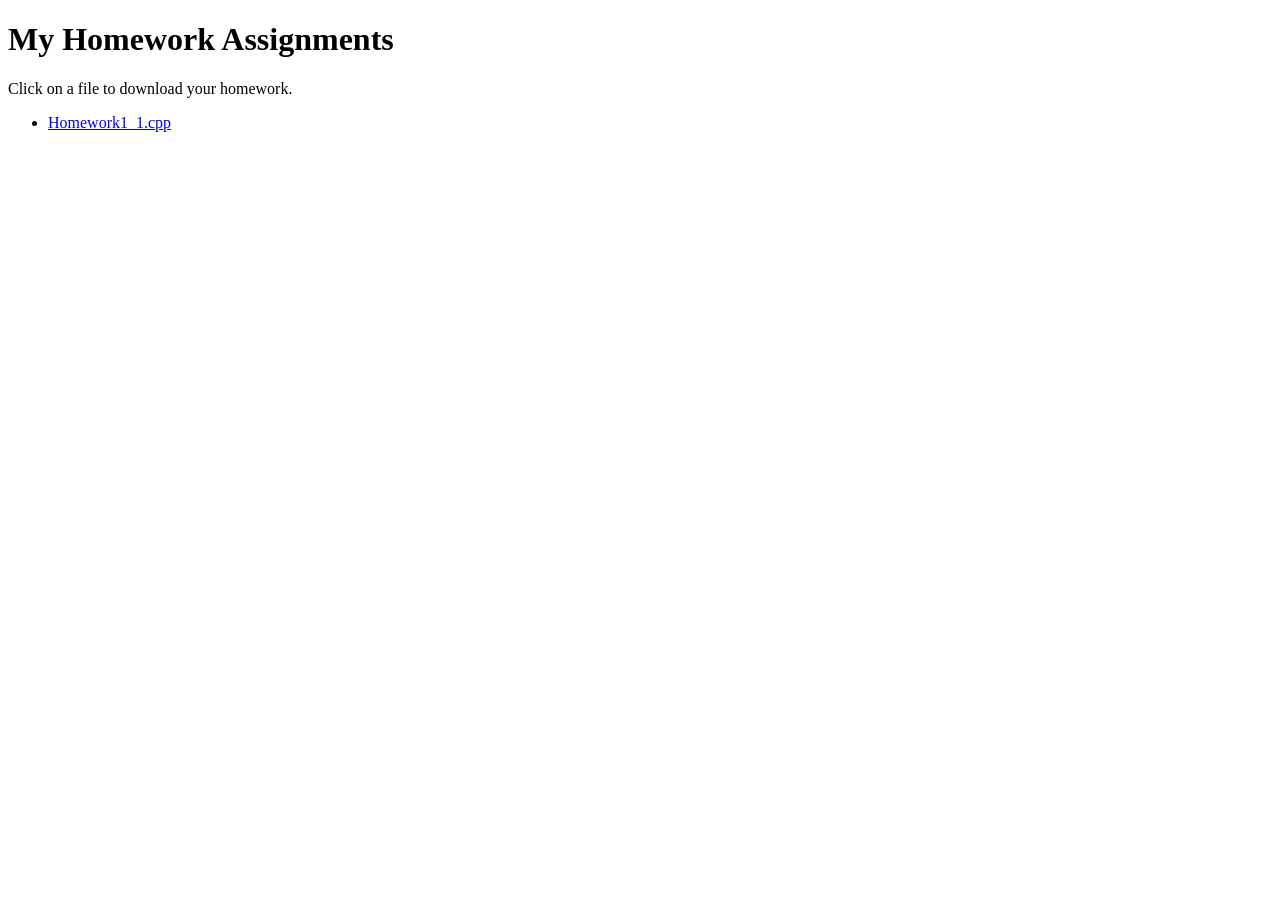
==== index.html @ 1069a049 "adding homeworks to website" ====
<!DOCTYPE html>
<html lang="en">
<head>
    <meta charset="UTF-8">
    <meta name="viewport" content="width=device-width, initial-scale=1.0">
    <title>My Homework Page</title>
    <link rel="stylesheet" href="style.css">
</head>
<body>
    <h1>My Homework Assignments</h1>
    <p>Click on a file to download your homework.</p>
    
    <ul id="homework-list">
        <!-- Homework files will be listed here -->
    </ul>
    
    <script>
        document.addEventListener("DOMContentLoaded", function() {
            const homeworkList = document.getElementById("homework-list");
            
            // List of homework files (add new files here)
            const files = [
                "Homeworks/Homework1_1.cpp",
            ];
            
            files.forEach(file => {
                let listItem = document.createElement("li");
                let link = document.createElement("a");
                link.href = file;
                link.textContent = file.split("/").pop();
                link.setAttribute("target", "_blank");
                listItem.appendChild(link);
                homeworkList.appendChild(listItem);
            });
        });
    </script>
</body>
</html>
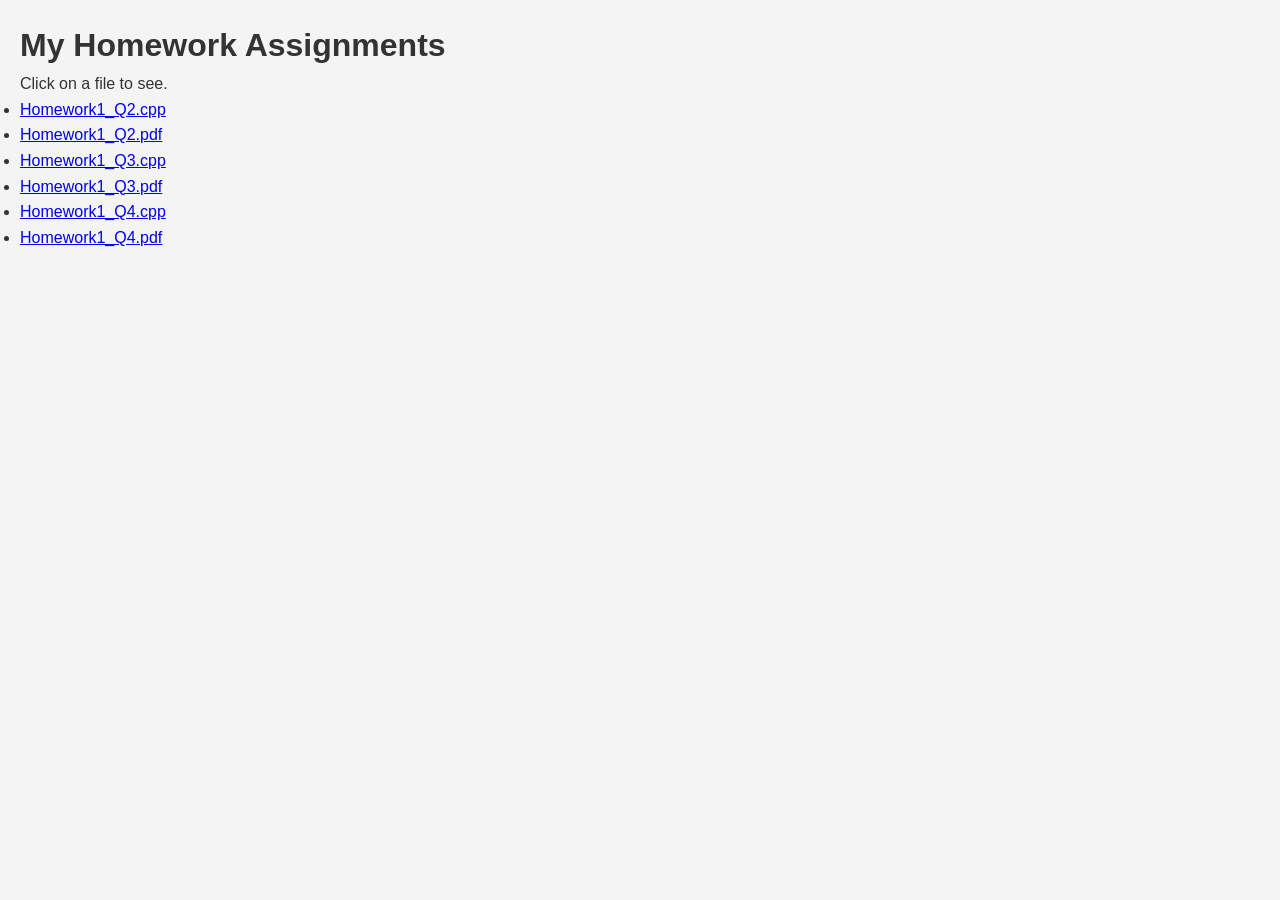
==== commit 686c8575: "styling the website" ====
--- a/index.html
+++ b/index.html
@@ -3,12 +3,12 @@
 <head>
     <meta charset="UTF-8">
     <meta name="viewport" content="width=device-width, initial-scale=1.0">
-    <title>My Homework Page</title>
+    <title>C++ Lesson Homeworks</title>
     <link rel="stylesheet" href="style.css">
 </head>
 <body>
     <h1>My Homework Assignments</h1>
-    <p>Click on a file to download your homework.</p>
+    <p>Click on a file to see.</p>
     
     <ul id="homework-list">
         <!-- Homework files will be listed here -->
@@ -20,7 +20,12 @@
             
             // List of homework files (add new files here)
             const files = [
-                "Homeworks/Homework1_1.cpp",
+                "Homeworks/Homework1_Q2.cpp",
+                "Homeworks/Homework1_Q2.pdf",
+                "Homeworks/Homework1_Q3.cpp",
+                "Homeworks/Homework1_Q3.pdf",
+                "Homeworks/Homework1_Q4.cpp",
+                "Homeworks/Homework1_Q4.pdf",
             ];
             
             files.forEach(file => {
--- a/style.css
+++ b/style.css
@@ -0,0 +1,69 @@
+/* General Reset */
+* {
+    margin: 0;
+    padding: 0;
+    box-sizing: border-box;
+}
+
+/* Body Styling */
+body {
+    font-family: Arial, sans-serif;
+    line-height: 1.6;
+    color: #333;
+    background-color: #f4f4f4;
+    padding: 20px;
+}
+
+/* Header Styling */
+header {
+    background: #333;
+    color: #fff;
+    padding: 10px 20px;
+    text-align: center;
+}
+
+header h1 {
+    font-size: 2.5em;
+}
+
+/* Navigation Bar */
+nav {
+    display: flex;
+    justify-content: center;
+    background: #444;
+    padding: 10px 0;
+}
+
+nav a {
+    color: #fff;
+    text-decoration: none;
+    margin: 0 15px;
+    font-size: 1.1em;
+}
+
+nav a:hover {
+    text-decoration: underline;
+}
+
+/* Main Content */
+main {
+    background: #fff;
+    padding: 20px;
+    margin: 20px auto;
+    max-width: 800px;
+    box-shadow: 0 2px 5px rgba(0, 0, 0, 0.1);
+    border-radius: 5px;
+}
+
+/* Footer Styling */
+footer {
+    text-align: center;
+    margin-top: 20px;
+    padding: 10px 0;
+    background: #333;
+    color: #fff;
+}
+
+footer p {
+    font-size: 0.9em;
+}
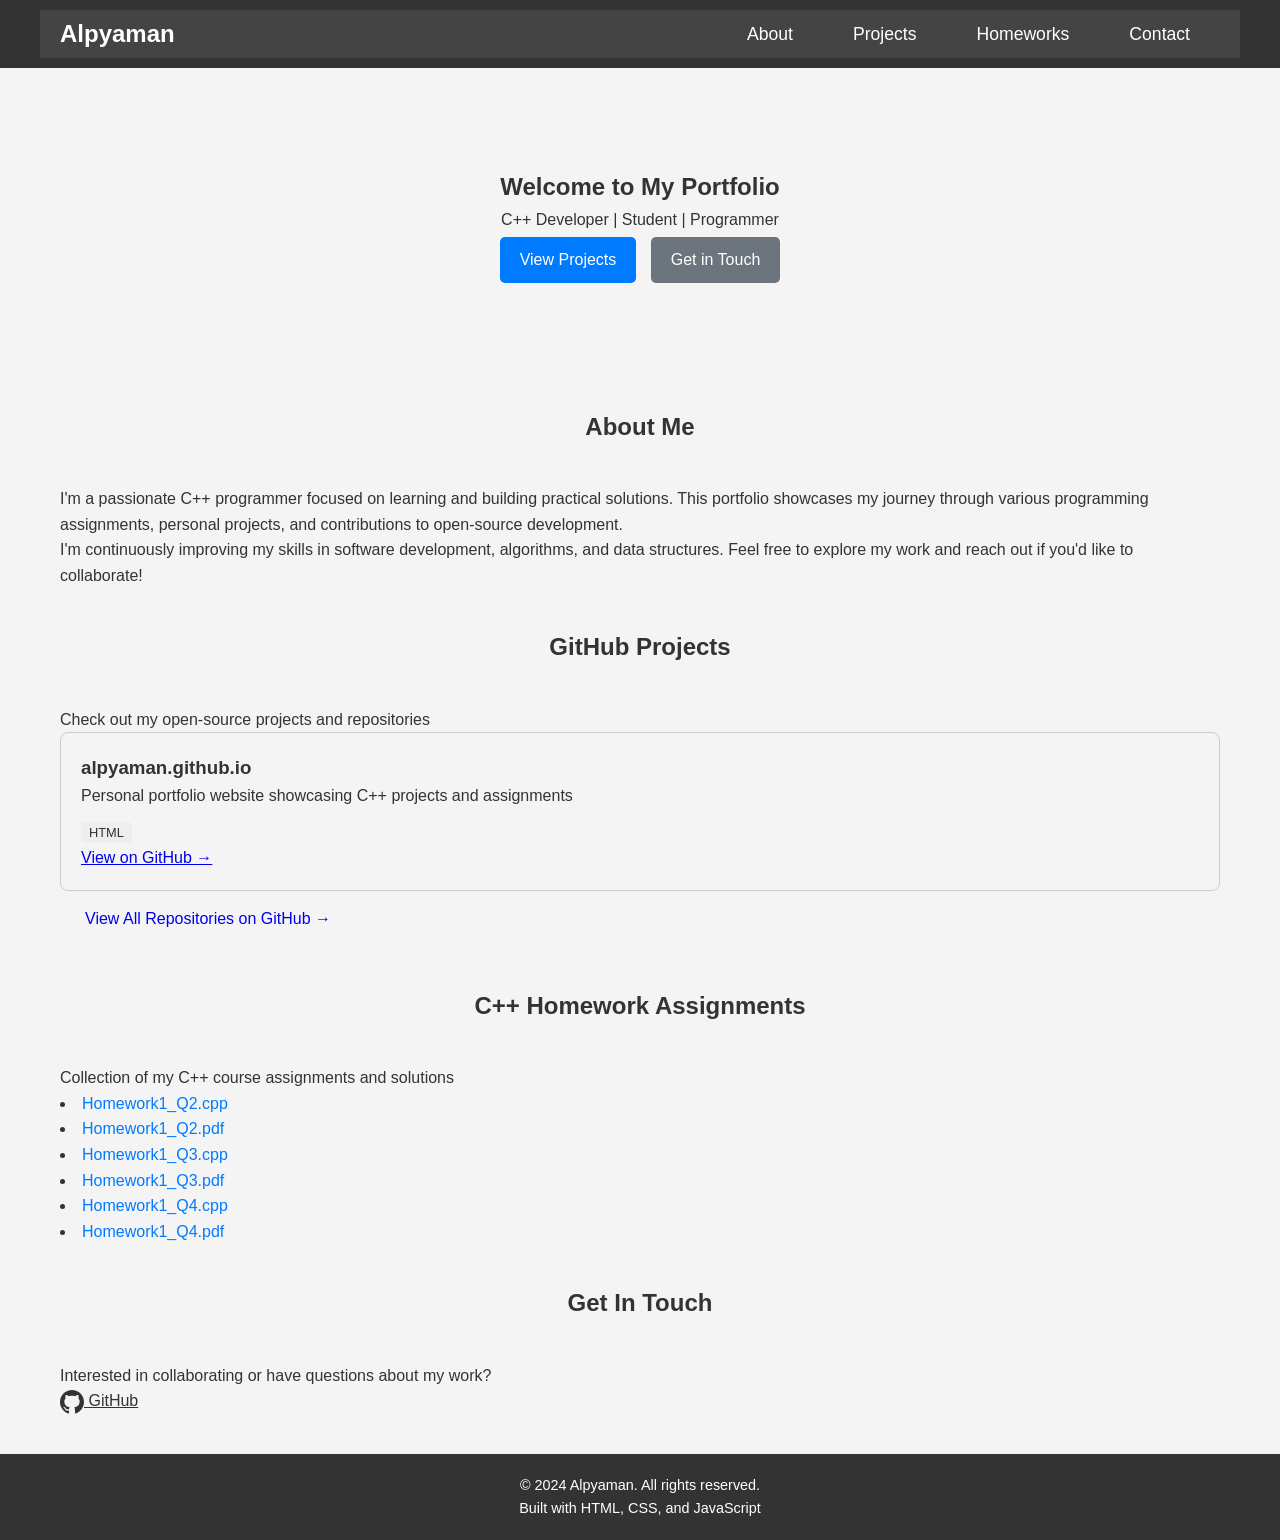
==== commit 020f0b4a: "Enhance index.html with SEO and layout improvements Added meta tags for SEO and improved layout styl" ====
--- a/index.html
+++ b/index.html
@@ -3,22 +3,144 @@
 <head>
     <meta charset="UTF-8">
     <meta name="viewport" content="width=device-width, initial-scale=1.0">
-    <title>C++ Lesson Homeworks</title>
+    <meta name="description" content="Portfolio website showcasing C++ programming projects, homework assignments, and GitHub repositories">
+    <meta name="keywords" content="C++, Programming, Portfolio, GitHub, Computer Science">
+    <meta name="author" content="Alpyaman">
+    <title>Alpyaman - C++ Portfolio & Projects</title>
     <link rel="stylesheet" href="style.css">
+    <style>
+        /* Minimal CSS for display purposes if style.css is missing */
+        body { font-family: sans-serif; margin: 0; padding: 0; line-height: 1.6; }
+        .container { max-width: 1200px; margin: 0 auto; padding: 20px; }
+        section { padding: 60px 0; }
+        header { background: #333; color: white; padding: 10px 0; }
+        nav { display: flex; justify-content: space-between; align-items: center; max-width: 1200px; margin: 0 auto; padding: 0 20px; }
+        .nav-links { list-style: none; display: flex; }
+        .nav-links li a { color: white; text-decoration: none; padding: 10px 15px; display: block; }
+        #hero { background: #f4f4f4; text-align: center; padding: 100px 20px; }
+        .btn { padding: 10px 20px; text-decoration: none; border-radius: 5px; margin: 5px; display: inline-block; }
+        .btn-primary { background: #007bff; color: white; }
+        .btn-secondary { background: #6c757d; color: white; }
+        .section-title { text-align: center; margin-bottom: 40px; }
+        .projects-grid, .homework-grid { display: grid; grid-template-columns: repeat(auto-fit, minmax(300px, 1fr)); gap: 20px; }
+        .project-card { border: 1px solid #ccc; padding: 20px; border-radius: 8px; }
+        .repo-meta { margin-top: 10px; }
+        .repo-language { background: #eee; padding: 3px 8px; border-radius: 4px; font-size: 0.8em; }
+        .file-list { list-style: disc inside; padding-left: 0; }
+        .file-list li a { text-decoration: none; color: #007bff; }
+        .social-links a { color: #333; margin-right: 15px; }
+        .social-links svg { vertical-align: middle; }
+        footer { text-align: center; padding: 20px; background: #333; color: white; }
+    </style>
 </head>
 <body>
-    <h1>My Homework Assignments</h1>
-    <p>Click on a file to see.</p>
-    
-    <ul id="homework-list">
-        <!-- Homework files will be listed here -->
-    </ul>
-    
+
+    <header>
+        <nav>
+            <div class="logo">
+                <h2>Alpyaman</h2>
+            </div>
+            <ul class="nav-links">
+                <li><a href="#about">About</a></li>
+                <li><a href="#projects">Projects</a></li>
+                <li><a href="#homeworks">Homeworks</a></li>
+                <li><a href="#contact">Contact</a></li>
+            </ul>
+        </nav>
+    </header>
+
+    <section id="hero">
+        <div class="hero-content">
+            <h1>Welcome to My Portfolio</h1>
+            <p>C++ Developer | Student | Programmer</p>
+            <div class="hero-buttons">
+                <a href="#projects" class="btn btn-primary">View Projects</a>
+                <a href="#contact" class="btn btn-secondary">Get in Touch</a>
+            </div>
+        </div>
+    </section>
+
+    <section id="about" class="container">
+        <h2 class="section-title">About Me</h2>
+        <div class="about-content">
+            <p>
+                I'm a passionate C++ programmer focused on learning and building practical solutions.
+                This portfolio showcases my journey through various programming assignments, personal projects,
+                and contributions to open-source development.
+            </p>
+            <p>
+                I'm continuously improving my skills in software development, algorithms, and data structures.
+                Feel free to explore my work and reach out if you'd like to collaborate!
+            </p>
+        </div>
+    </section>
+
+    <section id="projects" class="container">
+        <h2 class="section-title">GitHub Projects</h2>
+        <p class="section-subtitle">Check out my open-source projects and repositories</p>
+
+        <div class="projects-grid" id="github-repos">
+            </div>
+
+        <div class="github-link">
+            <a href="https://github.com/alpyaman" target="_blank" class="btn btn-github">
+                View All Repositories on GitHub →
+            </a>
+        </div>
+    </section>
+
+    <section id="homeworks" class="container">
+        <h2 class="section-title">C++ Homework Assignments</h2>
+        <p class="section-subtitle">Collection of my C++ course assignments and solutions</p>
+
+        <div class="homework-grid">
+            <ul id="homework-list" class="file-list">
+                </ul>
+        </div>
+    </section>
+
+    <section id="contact" class="container">
+        <h2 class="section-title">Get In Touch</h2>
+        <div class="contact-content">
+            <p>Interested in collaborating or have questions about my work?</p>
+            <div class="social-links">
+                <a href="https://github.com/alpyaman" target="_blank" class="social-link">
+                    <svg width="24" height="24" viewBox="0 0 24 24" fill="currentColor">
+                        <path d="M12 0c-6.626 0-12 5.373-12 12 0 5.302 3.438 9.8 8.207 11.387.599.111.793-.261.793-.577v-2.234c-3.338.726-4.033-1.416-4.033-1.416-.546-1.387-1.333-1.756-1.333-1.756-1.089-.745.083-.729.083-.729 1.205.084 1.839 1.237 1.839 1.237 1.07 1.834 2.807 1.304 3.492.997.107-.775.418-1.305.762-1.604-2.665-.305-5.467-1.334-5.467-5.931 0-1.311.469-2.381 1.236-3.221-.124-.303-.535-1.524.117-3.176 0 0 1.008-.322 3.301 1.23.957-.266 1.983-.399 3.003-.404 1.02.005 2.047.138 3.006.404 2.291-1.552 3.297-1.23 3.297-1.23.653 1.653.242 2.874.118 3.176.77.84 1.235 1.911 1.235 3.221 0 4.609-2.807 5.624-5.479 5.921.43.372.823 1.102.823 2.222v3.293c0 .319.192.694.801.576 4.765-1.589 8.199-6.086 8.199-11.386 0-6.627-5.373-12-12-12z"/>
+                    </svg>
+                    GitHub
+                </a>
+                </div>
+        </div>
+    </section>
+
+    <footer>
+        <div class="footer-content">
+            <p>&copy; 2024 Alpyaman. All rights reserved.</p>
+            <p>Built with HTML, CSS, and JavaScript</p>
+        </div>
+    </footer>
+
     <script>
+        // Smooth scrolling for navigation links
+        document.querySelectorAll('a[href^="#"]').forEach(anchor => {
+            anchor.addEventListener('click', function (e) {
+                e.preventDefault();
+                const target = document.querySelector(this.getAttribute('href'));
+                if (target) {
+                    target.scrollIntoView({
+                        behavior: 'smooth',
+                        block: 'start'
+                    });
+                }
+            });
+        });
+
+        // Load homework files
         document.addEventListener("DOMContentLoaded", function() {
             const homeworkList = document.getElementById("homework-list");
-            
-            // List of homework files (add new files here)
+
+            // List of homework files
             const files = [
                 "Homeworks/Homework1_Q2.cpp",
                 "Homeworks/Homework1_Q2.pdf",
@@ -27,7 +149,7 @@
                 "Homeworks/Homework1_Q4.cpp",
                 "Homeworks/Homework1_Q4.pdf",
             ];
-            
+
             files.forEach(file => {
                 let listItem = document.createElement("li");
                 let link = document.createElement("a");
@@ -37,7 +159,110 @@
                 listItem.appendChild(link);
                 homeworkList.appendChild(listItem);
             });
+
+            // Load GitHub repositories
+            loadGitHubRepos();
+        });
+
+        // Load GitHub repositories dynamically
+        async function loadGitHubRepos() {
+            const reposContainer = document.getElementById("github-repos");
+
+            // Static repository data (customize with your actual repos)
+            const staticRepos = [
+                {
+                    name: "alpyaman.github.io",
+                    description: "Personal portfolio website showcasing C++ projects and assignments",
+                    html_url: "https://github.com/alpyaman/alpyaman.github.io",
+                    language: "HTML",
+                    topics: ["portfolio", "website", "github-pages"]
+                },
+                // Add more repositories here as you create them
+            ];
+
+            // Try to fetch from GitHub API, fallback to static data
+            try {
+                const response = await fetch('https://api.github.com/users/alpyaman/repos?sort=updated&per_page=6');
+                const repos = await response.json();
+
+                if (Array.isArray(repos) && repos.length > 0) {
+                    displayRepos(repos);
+                } else {
+                    displayRepos(staticRepos);
+                }
+            } catch (error) {
+                console.log('Error fetching GitHub repos:', error);
+                displayRepos(staticRepos);
+            }
+        }
+
+        function displayRepos(repos) {
+            const reposContainer = document.getElementById("github-repos");
+            reposContainer.innerHTML = '';
+
+            repos.forEach(repo => {
+                const repoCard = document.createElement("div");
+                repoCard.className = "project-card";
+
+                const repoName = document.createElement("h3");
+                repoName.textContent = repo.name;
+
+                const repoDesc = document.createElement("p");
+                repoDesc.textContent = repo.description || "No description available";
+
+                const repoMeta = document.createElement("div");
+                repoMeta.className = "repo-meta";
+
+                if (repo.language) {
+                    const language = document.createElement("span");
+                    language.className = "repo-language";
+                    language.textContent = repo.language;
+                    repoMeta.appendChild(language);
+                }
+
+                const repoLink = document.createElement("a");
+                repoLink.href = repo.html_url;
+                repoLink.textContent = "View on GitHub →";
+                repoLink.className = "repo-link";
+                repoLink.setAttribute("target", "_blank");
+
+                repoCard.appendChild(repoName);
+                repoCard.appendChild(repoDesc);
+                repoCard.appendChild(repoMeta);
+                repoCard.appendChild(repoLink);
+
+                reposContainer.appendChild(repoCard);
+            });
+        }
+
+        // Add active state to navigation on scroll
+        window.addEventListener('scroll', () => {
+            let current = '';
+            // Get all sections and remove the header from the sections list to avoid initial 'active' state on the header itself
+            const sections = document.querySelectorAll('section'); 
+            const navLinks = document.querySelectorAll('.nav-links a');
+            
+            // Offset to activate the link a bit before the section hits the very top
+            const offset = 200; 
+
+            sections.forEach(section => {
+                const sectionTop = section.offsetTop;
+                const sectionHeight = section.clientHeight;
+                // Check if the current scroll position is past the top of the section (minus offset)
+                // and before the bottom of the section
+                if (window.pageYOffset >= sectionTop - offset) {
+                    current = section.getAttribute('id');
+                }
+            });
+
+            navLinks.forEach(link => {
+                // In a real application, you'd define and use a .active CSS class
+                link.classList.remove('active'); 
+                if (link.getAttribute('href').substring(1) === current) {
+                    link.classList.add('active');
+                }
+            });
         });
     </script>
 </body>
-</html>+</html>
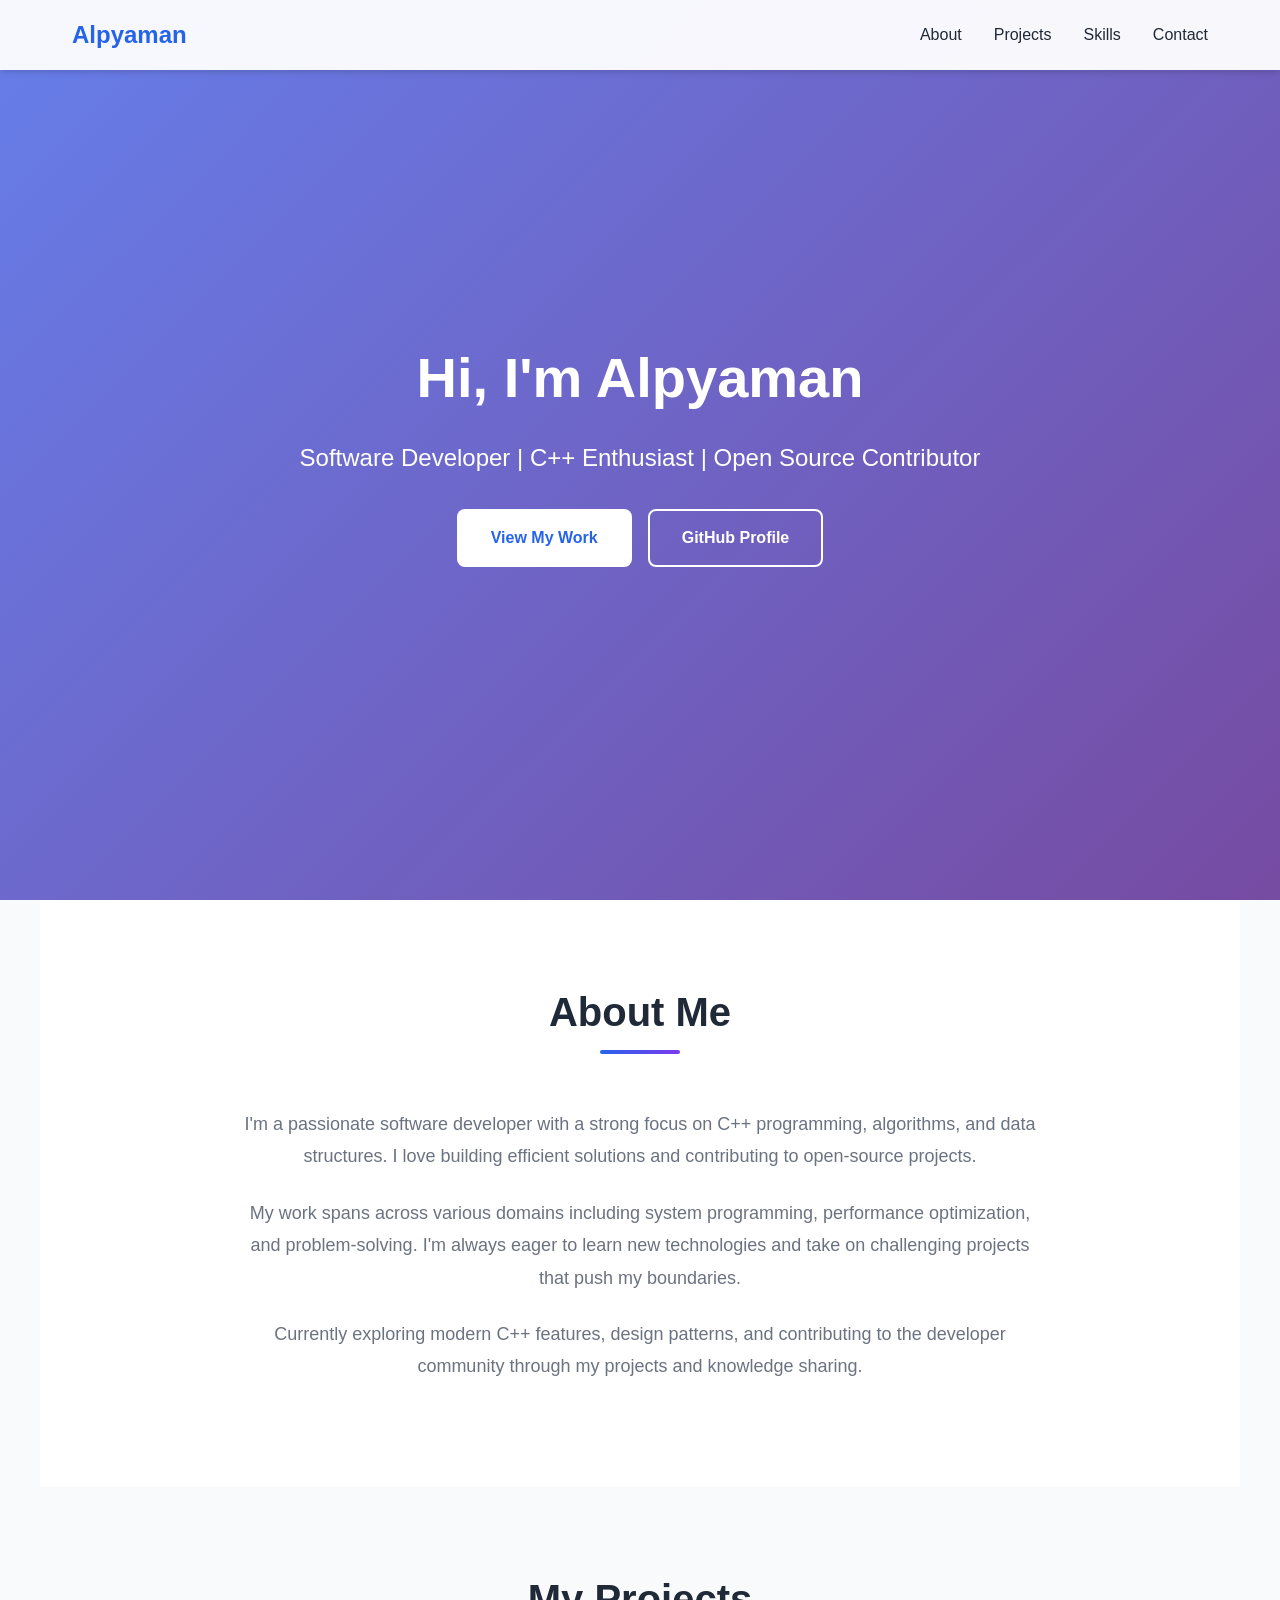
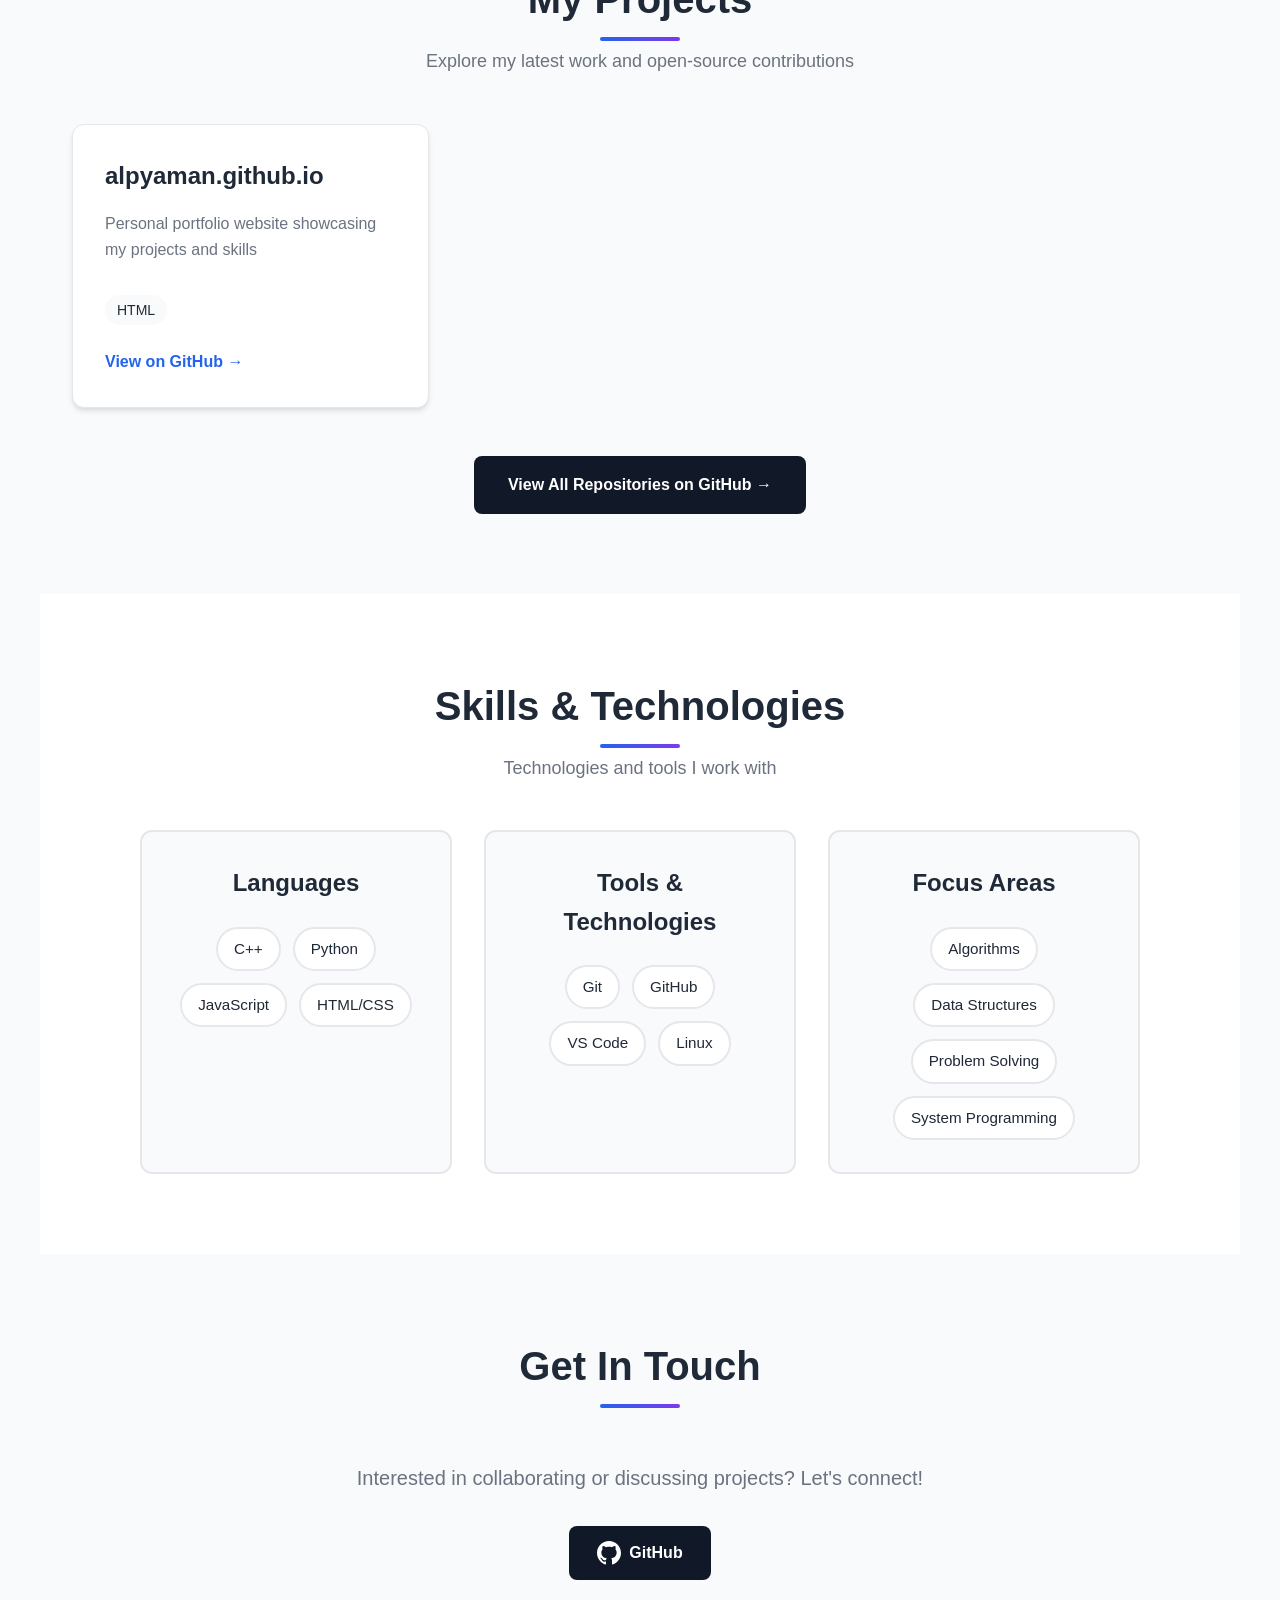
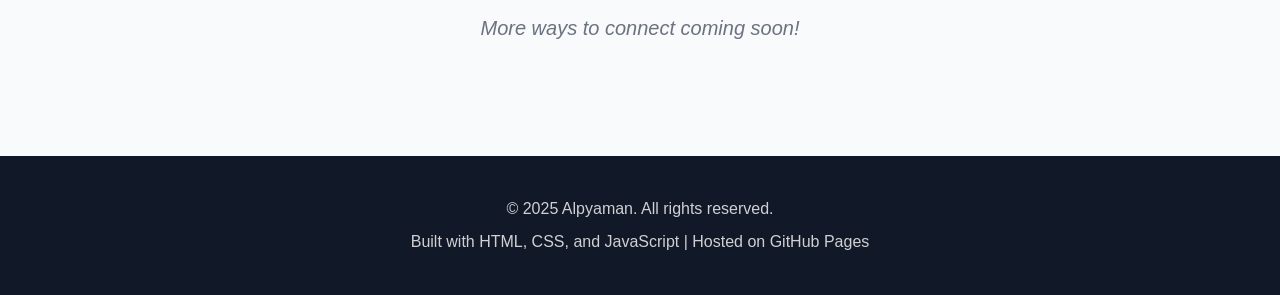
==== commit 88237bcf: "Revamp portfolio with new skills section and improved UI Major update to README, index.html, and sty" ====
--- a/index.html
+++ b/index.html
@@ -3,35 +3,11 @@
 <head>
     <meta charset="UTF-8">
     <meta name="viewport" content="width=device-width, initial-scale=1.0">
-    <meta name="description" content="Portfolio website showcasing C++ programming projects, homework assignments, and GitHub repositories">
-    <meta name="keywords" content="C++, Programming, Portfolio, GitHub, Computer Science">
+    <meta name="description" content="Alpyaman's portfolio - Software Developer specializing in C++ programming, algorithms, and open-source projects">
+    <meta name="keywords" content="Portfolio, Software Developer, C++, Programming, GitHub, Open Source, Projects">
     <meta name="author" content="Alpyaman">
-    <title>Alpyaman - C++ Portfolio & Projects</title>
+    <title>Alpyaman - Software Developer Portfolio</title>
     <link rel="stylesheet" href="style.css">
-    <style>
-        /* Minimal CSS for display purposes if style.css is missing */
-        body { font-family: sans-serif; margin: 0; padding: 0; line-height: 1.6; }
-        .container { max-width: 1200px; margin: 0 auto; padding: 20px; }
-        section { padding: 60px 0; }
-        header { background: #333; color: white; padding: 10px 0; }
-        nav { display: flex; justify-content: space-between; align-items: center; max-width: 1200px; margin: 0 auto; padding: 0 20px; }
-        .nav-links { list-style: none; display: flex; }
-        .nav-links li a { color: white; text-decoration: none; padding: 10px 15px; display: block; }
-        #hero { background: #f4f4f4; text-align: center; padding: 100px 20px; }
-        .btn { padding: 10px 20px; text-decoration: none; border-radius: 5px; margin: 5px; display: inline-block; }
-        .btn-primary { background: #007bff; color: white; }
-        .btn-secondary { background: #6c757d; color: white; }
-        .section-title { text-align: center; margin-bottom: 40px; }
-        .projects-grid, .homework-grid { display: grid; grid-template-columns: repeat(auto-fit, minmax(300px, 1fr)); gap: 20px; }
-        .project-card { border: 1px solid #ccc; padding: 20px; border-radius: 8px; }
-        .repo-meta { margin-top: 10px; }
-        .repo-language { background: #eee; padding: 3px 8px; border-radius: 4px; font-size: 0.8em; }
-        .file-list { list-style: disc inside; padding-left: 0; }
-        .file-list li a { text-decoration: none; color: #007bff; }
-        .social-links a { color: #333; margin-right: 15px; }
-        .social-links svg { vertical-align: middle; }
-        footer { text-align: center; padding: 20px; background: #333; color: white; }
-    </style>
 </head>
 <body>
 
@@ -43,7 +19,7 @@
             <ul class="nav-links">
                 <li><a href="#about">About</a></li>
                 <li><a href="#projects">Projects</a></li>
-                <li><a href="#homeworks">Homeworks</a></li>
+                <li><a href="#skills">Skills</a></li>
                 <li><a href="#contact">Contact</a></li>
             </ul>
         </nav>
@@ -51,11 +27,11 @@
 
     <section id="hero">
         <div class="hero-content">
-            <h1>Welcome to My Portfolio</h1>
-            <p>C++ Developer | Student | Programmer</p>
+            <h1>Hi, I'm Alpyaman</h1>
+            <p>Software Developer | C++ Enthusiast | Open Source Contributor</p>
             <div class="hero-buttons">
-                <a href="#projects" class="btn btn-primary">View Projects</a>
-                <a href="#contact" class="btn btn-secondary">Get in Touch</a>
+                <a href="#projects" class="btn btn-primary">View My Work</a>
+                <a href="https://github.com/alpyaman" target="_blank" class="btn btn-secondary">GitHub Profile</a>
             </div>
         </div>
     </section>
@@ -64,45 +40,77 @@
         <h2 class="section-title">About Me</h2>
         <div class="about-content">
             <p>
-                I'm a passionate C++ programmer focused on learning and building practical solutions.
-                This portfolio showcases my journey through various programming assignments, personal projects,
-                and contributions to open-source development.
+                I'm a passionate software developer with a strong focus on C++ programming,
+                algorithms, and data structures. I love building efficient solutions and
+                contributing to open-source projects.
             </p>
             <p>
-                I'm continuously improving my skills in software development, algorithms, and data structures.
-                Feel free to explore my work and reach out if you'd like to collaborate!
+                My work spans across various domains including system programming,
+                performance optimization, and problem-solving. I'm always eager to learn
+                new technologies and take on challenging projects that push my boundaries.
             </p>
+            <p>
+                Currently exploring modern C++ features, design patterns, and contributing
+                to the developer community through my projects and knowledge sharing.
+            </p>
         </div>
     </section>
 
     <section id="projects" class="container">
-        <h2 class="section-title">GitHub Projects</h2>
-        <p class="section-subtitle">Check out my open-source projects and repositories</p>
+        <h2 class="section-title">My Projects</h2>
+        <p class="section-subtitle">Explore my latest work and open-source contributions</p>
 
         <div class="projects-grid" id="github-repos">
             </div>
 
         <div class="github-link">
-            <a href="https://github.com/alpyaman" target="_blank" class="btn btn-github">
+            <a href="https://github.com/alpyaman?tab=repositories" target="_blank" class="btn btn-github">
                 View All Repositories on GitHub →
             </a>
         </div>
     </section>
 
-    <section id="homeworks" class="container">
-        <h2 class="section-title">C++ Homework Assignments</h2>
-        <p class="section-subtitle">Collection of my C++ course assignments and solutions</p>
-
-        <div class="homework-grid">
-            <ul id="homework-list" class="file-list">
-                </ul>
+    <section id="skills" class="container">
+        <h2 class="section-title">Skills & Technologies</h2>
+        <p class="section-subtitle">Technologies and tools I work with</p>
+
+        <div class="skills-grid">
+            <div class="skill-category">
+                <h3>Languages</h3>
+                <div class="skill-tags">
+                    <span class="skill-tag">C++</span>
+                    <span class="skill-tag">Python</span>
+                    <span class="skill-tag">JavaScript</span>
+                    <span class="skill-tag">HTML/CSS</span>
+                </div>
+            </div>
+
+            <div class="skill-category">
+                <h3>Tools & Technologies</h3>
+                <div class="skill-tags">
+                    <span class="skill-tag">Git</span>
+                    <span class="skill-tag">GitHub</span>
+                    <span class="skill-tag">VS Code</span>
+                    <span class="skill-tag">Linux</span>
+                </div>
+            </div>
+
+            <div class="skill-category">
+                <h3>Focus Areas</h3>
+                <div class="skill-tags">
+                    <span class="skill-tag">Algorithms</span>
+                    <span class="skill-tag">Data Structures</span>
+                    <span class="skill-tag">Problem Solving</span>
+                    <span class="skill-tag">System Programming</span>
+                </div>
+            </div>
         </div>
     </section>
 
     <section id="contact" class="container">
         <h2 class="section-title">Get In Touch</h2>
         <div class="contact-content">
-            <p>Interested in collaborating or have questions about my work?</p>
+            <p>Interested in collaborating or discussing projects? Let's connect!</p>
             <div class="social-links">
                 <a href="https://github.com/alpyaman" target="_blank" class="social-link">
                     <svg width="24" height="24" viewBox="0 0 24 24" fill="currentColor">
@@ -110,14 +118,15 @@
                     </svg>
                     GitHub
                 </a>
-                </div>
+            </div>
+            <p class="contact-note">More ways to connect coming soon!</p>
         </div>
     </section>
 
     <footer>
         <div class="footer-content">
-            <p>&copy; 2024 Alpyaman. All rights reserved.</p>
-            <p>Built with HTML, CSS, and JavaScript</p>
+            <p>&copy; 2025 Alpyaman. All rights reserved.</p>
+            <p>Built with HTML, CSS, and JavaScript | Hosted on GitHub Pages</p>
         </div>
     </footer>
 
@@ -136,31 +145,8 @@
             });
         });
 
-        // Load homework files
+        // Load GitHub repositories on page load
         document.addEventListener("DOMContentLoaded", function() {
-            const homeworkList = document.getElementById("homework-list");
-
-            // List of homework files
-            const files = [
-                "Homeworks/Homework1_Q2.cpp",
-                "Homeworks/Homework1_Q2.pdf",
-                "Homeworks/Homework1_Q3.cpp",
-                "Homeworks/Homework1_Q3.pdf",
-                "Homeworks/Homework1_Q4.cpp",
-                "Homeworks/Homework1_Q4.pdf",
-            ];
-
-            files.forEach(file => {
-                let listItem = document.createElement("li");
-                let link = document.createElement("a");
-                link.href = file;
-                link.textContent = file.split("/").pop();
-                link.setAttribute("target", "_blank");
-                listItem.appendChild(link);
-                homeworkList.appendChild(listItem);
-            });
-
-            // Load GitHub repositories
             loadGitHubRepos();
         });
 
@@ -172,10 +158,11 @@
             const staticRepos = [
                 {
                     name: "alpyaman.github.io",
-                    description: "Personal portfolio website showcasing C++ projects and assignments",
+                    description: "Personal portfolio website showcasing my projects and skills",
                     html_url: "https://github.com/alpyaman/alpyaman.github.io",
                     language: "HTML",
-                    topics: ["portfolio", "website", "github-pages"]
+                    topics: ["portfolio", "website", "github-pages"],
+                    stargazers_count: 0
                 },
                 // Add more repositories here as you create them
             ];
@@ -183,15 +170,20 @@
             // Try to fetch from GitHub API, fallback to static data
             try {
                 const response = await fetch('https://api.github.com/users/alpyaman/repos?sort=updated&per_page=6');
+
+                if (!response.ok) {
+                    throw new Error('API request failed');
+                }
+
                 const repos = await response.json();
 
-                if (Array.isArray(repos) && repos.length > 0) {
+                if (Array.isArray(repos) && repos.length > 0 && !repos.message) {
                     displayRepos(repos);
                 } else {
                     displayRepos(staticRepos);
                 }
             } catch (error) {
-                console.log('Error fetching GitHub repos:', error);
+                console.log('Using static repository data');
                 displayRepos(staticRepos);
             }
         }
@@ -200,7 +192,11 @@
             const reposContainer = document.getElementById("github-repos");
             reposContainer.innerHTML = '';
 
-            repos.forEach(repo => {
+            // Filter out forks if you want to show only original repos
+            const filteredRepos = repos.filter(repo => !repo.fork);
+            const displayRepos = filteredRepos.length > 0 ? filteredRepos.slice(0, 6) : repos.slice(0, 6);
+
+            displayRepos.forEach(repo => {
                 const repoCard = document.createElement("div");
                 repoCard.className = "project-card";
 
@@ -208,7 +204,7 @@
                 repoName.textContent = repo.name;
 
                 const repoDesc = document.createElement("p");
-                repoDesc.textContent = repo.description || "No description available";
+                repoDesc.textContent = repo.description || "A project by Alpyaman";
 
                 const repoMeta = document.createElement("div");
                 repoMeta.className = "repo-meta";
@@ -220,6 +216,13 @@
                     repoMeta.appendChild(language);
                 }
 
+                if (repo.stargazers_count > 0) {
+                    const stars = document.createElement("span");
+                    stars.className = "repo-stars";
+                    stars.textContent = `⭐ ${repo.stargazers_count}`;
+                    repoMeta.appendChild(stars);
+                }
+
                 const repoLink = document.createElement("a");
                 repoLink.href = repo.html_url;
                 repoLink.textContent = "View on GitHub →";
@@ -238,26 +241,19 @@
         // Add active state to navigation on scroll
         window.addEventListener('scroll', () => {
             let current = '';
-            // Get all sections and remove the header from the sections list to avoid initial 'active' state on the header itself
-            const sections = document.querySelectorAll('section'); 
+            const sections = document.querySelectorAll('section');
             const navLinks = document.querySelectorAll('.nav-links a');
-            
-            // Offset to activate the link a bit before the section hits the very top
-            const offset = 200; 
 
             sections.forEach(section => {
                 const sectionTop = section.offsetTop;
                 const sectionHeight = section.clientHeight;
-                // Check if the current scroll position is past the top of the section (minus offset)
-                // and before the bottom of the section
-                if (window.pageYOffset >= sectionTop - offset) {
+                if (pageYOffset >= sectionTop - 200) {
                     current = section.getAttribute('id');
                 }
             });
 
             navLinks.forEach(link => {
-                // In a real application, you'd define and use a .active CSS class
-                link.classList.remove('active'); 
+                link.classList.remove('active');
                 if (link.getAttribute('href').substring(1) === current) {
                     link.classList.add('active');
                 }
@@ -265,4 +261,4 @@
         });
     </script>
 </body>
-</html>
+</html>
--- a/style.css
+++ b/style.css
@@ -1,69 +1,622 @@
-/* General Reset */
+/* ===================================
+   Root Variables
+   =================================== */
+
+:root {
+    --primary-color: #2563eb; /* Blue-700 */
+    --secondary-color: #7c3aed; /* Violet-700 */
+    --accent-color: #06b6d4; /* Cyan-600 */
+    --text-color: #1f2937; /* Gray-800 */
+    --text-light: #6b7280; /* Gray-500 */
+    --bg-color: #ffffff;
+    --bg-secondary: #f9fafb; /* Gray-50 */
+    --bg-dark: #111827; /* Gray-900 */
+    --border-color: #e5e7eb; /* Gray-200 */
+    --shadow: 0 4px 6px -1px rgba(0, 0, 0, 0.1), 0 2px 4px -1px rgba(0, 0, 0, 0.06);
+    --shadow-lg: 0 20px 25px -5px rgba(0, 0, 0, 0.1), 0 10px 10px -5px rgba(0, 0, 0, 0.04);
+    --transition: all 0.3s ease;
+}
+
+/* ===================================
+   General Reset & Base Styles
+   =================================== */
+
 * {
     margin: 0;
     padding: 0;
     box-sizing: border-box;
 }
 
-/* Body Styling */
+html {
+    scroll-behavior: smooth;
+}
+
 body {
-    font-family: Arial, sans-serif;
+    font-family: -apple-system, BlinkMacSystemFont, 'Segoe UI', Roboto, 'Helvetica Neue', Arial, sans-serif;
     line-height: 1.6;
-    color: #333;
-    background-color: #f4f4f4;
-    padding: 20px;
-}
-
-/* Header Styling */
+    color: var(--text-color);
+    background-color: var(--bg-secondary);
+    overflow-x: hidden;
+}
+
+/* ===================================
+   Navigation Header
+   =================================== */
 header {
-    background: #333;
-    color: #fff;
-    padding: 10px 20px;
-    text-align: center;
-}
-
-header h1 {
-    font-size: 2.5em;
-}
-
-/* Navigation Bar */
+    position: fixed;
+    top: 0;
+    left: 0;
+    right: 0;
+    /* Semi-transparent white background with blur effect (glassmorphism) */
+    background: rgba(255, 255, 255, 0.95);
+    backdrop-filter: blur(10px);
+    box-shadow: var(--shadow);
+    z-index: 1000;
+    transition: var(--transition);
+}
+
 nav {
-    display: flex;
+    max-width: 1200px;
+    margin: 0 auto;
+    padding: 1rem 2rem;
+    display: flex;
+    justify-content: space-between;
+    align-items: center;
+}
+
+.logo h2 {
+    color: var(--primary-color);
+    font-size: 1.5rem;
+    font-weight: 700;
+}
+
+.nav-links {
+    display: flex;
+    list-style: none;
+    gap: 2rem;
+}
+
+.nav-links a {
+    color: var(--text-color);
+    text-decoration: none;
+    font-weight: 500;
+    transition: var(--transition);
+    position: relative;
+}
+
+.nav-links a::after {
+    content: '';
+    position: absolute;
+    bottom: -5px;
+    left: 0;
+    width: 0;
+    height: 2px;
+    background: var(--primary-color);
+    transition: var(--transition);
+}
+
+.nav-links a:hover::after,
+.nav-links a.active::after {
+    width: 100%;
+}
+
+.nav-links a:hover,
+.nav-links a.active {
+    color: var(--primary-color);
+}
+
+/* ===================================
+   Hero Section
+   =================================== */
+#hero {
+    min-height: 100vh;
+    display: flex;
+    align-items: center;
     justify-content: center;
-    background: #444;
-    padding: 10px 0;
-}
-
-nav a {
-    color: #fff;
+    /* Gradient background */
+    background: linear-gradient(135deg, #667eea 0%, #764ba2 100%);
+    color: white;
+    text-align: center;
+    padding: 2rem;
+    margin-top: 0; /* Ensures it starts at the top */
+}
+
+.hero-content h1 {
+    font-size: 3.5rem;
+    font-weight: 700;
+    margin-bottom: 1rem;
+    animation: fadeInUp 0.8s ease-out;
+}
+
+.hero-content p {
+    font-size: 1.5rem;
+    margin-bottom: 2rem;
+    opacity: 0.9;
+    animation: fadeInUp 0.8s ease-out 0.2s both; /* Delayed animation */
+}
+
+.hero-buttons {
+    display: flex;
+    gap: 1rem;
+    justify-content: center;
+    flex-wrap: wrap;
+    animation: fadeInUp 0.8s ease-out 0.4s both; /* Further delayed animation */
+}
+
+@keyframes fadeInUp {
+    from {
+        opacity: 0;
+        transform: translateY(30px);
+    }
+    to {
+        opacity: 1;
+        transform: translateY(0);
+    }
+}
+
+/* ===================================
+   Buttons
+   =================================== */
+.btn {
+    display: inline-block;
+    padding: 0.875rem 2rem;
+    border-radius: 0.5rem;
     text-decoration: none;
-    margin: 0 15px;
-    font-size: 1.1em;
-}
-
-nav a:hover {
-    text-decoration: underline;
-}
-
-/* Main Content */
-main {
-    background: #fff;
-    padding: 20px;
-    margin: 20px auto;
+    font-weight: 600;
+    transition: var(--transition);
+    cursor: pointer;
+    border: 2px solid transparent;
+}
+
+.btn-primary {
+    background: white;
+    color: var(--primary-color);
+}
+
+.btn-primary:hover {
+    transform: translateY(-2px);
+    box-shadow: var(--shadow-lg);
+}
+
+.btn-secondary {
+    background: transparent;
+    color: white;
+    border-color: white;
+}
+
+.btn-secondary:hover {
+    background: white;
+    color: var(--primary-color);
+}
+
+.btn-github {
+    background: var(--bg-dark);
+    color: white;
+}
+
+.btn-github:hover {
+    background: #000;
+    transform: translateY(-2px);
+    box-shadow: var(--shadow-lg);
+}
+
+/* ===================================
+   Container & Sections
+   =================================== */
+.container {
+    max-width: 1200px;
+    margin: 0 auto;
+    padding: 5rem 2rem;
+}
+
+section {
+    /* Offset for fixed header when scrolling to anchor links */
+    scroll-margin-top: 80px; 
+}
+
+.section-title {
+    font-size: 2.5rem;
+    font-weight: 700;
+    text-align: center;
+    margin-bottom: 1rem;
+    color: var(--text-color);
+    position: relative;
+    display: inline-block;
+    width: 100%;
+}
+
+.section-title::after {
+    content: '';
+    position: absolute;
+    bottom: -10px;
+    left: 50%;
+    transform: translateX(-50%);
+    width: 80px;
+    height: 4px;
+    background: linear-gradient(90deg, var(--primary-color), var(--secondary-color));
+    border-radius: 2px;
+}
+
+.section-subtitle {
+    text-align: center;
+    color: var(--text-light);
+    font-size: 1.125rem;
+    margin-bottom: 3rem;
+}
+
+/* ===================================
+   About Section
+   =================================== */
+#about {
+    background: white;
+}
+
+.about-content {
     max-width: 800px;
-    box-shadow: 0 2px 5px rgba(0, 0, 0, 0.1);
-    border-radius: 5px;
-}
-
-/* Footer Styling */
+    margin: 3rem auto 0;
+    text-align: center;
+}
+
+.about-content p {
+    font-size: 1.125rem;
+    line-height: 1.8;
+    color: var(--text-light);
+    margin-bottom: 1.5rem;
+}
+
+/* ===================================
+   Projects Section
+   =================================== */
+#projects {
+    background: var(--bg-secondary);
+}
+
+.projects-grid {
+    display: grid;
+    grid-template-columns: repeat(auto-fill, minmax(300px, 1fr));
+    gap: 2rem;
+    margin-bottom: 3rem;
+}
+
+.project-card {
+    background: white;
+    border-radius: 0.75rem;
+    padding: 2rem;
+    box-shadow: var(--shadow);
+    transition: var(--transition);
+    border: 1px solid var(--border-color);
+}
+
+.project-card:hover {
+    transform: translateY(-5px);
+    box-shadow: var(--shadow-lg);
+}
+
+.project-card h3 {
+    color: var(--text-color);
+    font-size: 1.5rem;
+    margin-bottom: 1rem;
+    font-weight: 600;
+}
+
+.project-card p {
+    color: var(--text-light);
+    margin-bottom: 1.5rem;
+    line-height: 1.6;
+    min-height: 60px; /* Ensure cards have similar height even with short descriptions */
+}
+
+.repo-meta {
+    display: flex;
+    align-items: center;
+    gap: 1rem;
+    margin-bottom: 1.5rem;
+}
+
+.repo-language {
+    display: inline-block;
+    padding: 0.25rem 0.75rem;
+    background: var(--bg-secondary);
+    border-radius: 1rem;
+    font-size: 0.875rem;
+    color: var(--text-color);
+    font-weight: 500;
+}
+
+.repo-stars {
+    display: inline-block;
+    padding: 0.25rem 0.75rem;
+    background: var(--bg-secondary);
+    border-radius: 1rem;
+    font-size: 0.875rem;
+    color: var(--text-color);
+    font-weight: 500;
+}
+
+
+.repo-link {
+    color: var(--primary-color);
+    text-decoration: none;
+    font-weight: 600;
+    transition: var(--transition);
+}
+
+.repo-link:hover {
+    color: var(--secondary-color);
+}
+
+.github-link {
+    text-align: center;
+}
+
+/* ===================================
+   Skills Section
+   =================================== */
+
+#skills {
+    background: white;
+}
+
+.skills-grid {
+    display: grid;
+    grid-template-columns: repeat(auto-fit, minmax(280px, 1fr));
+    gap: 2rem;
+    max-width: 1000px;
+    margin: 0 auto;
+}
+
+.skill-category {
+    background: var(--bg-secondary);
+    border-radius: 0.75rem;
+    padding: 2rem;
+    border: 2px solid var(--border-color);
+    transition: var(--transition);
+}
+
+.skill-category:hover {
+    border-color: var(--primary-color);
+    transform: translateY(-5px);
+    box-shadow: var(--shadow-lg);
+}
+
+.skill-category h3 {
+    color: var(--text-color);
+    font-size: 1.5rem;
+    margin-bottom: 1.5rem;
+    font-weight: 600;
+    text-align: center;
+}
+
+.skill-tags {
+    display: flex;
+    flex-wrap: wrap;
+    gap: 0.75rem;
+    justify-content: center;
+}
+
+.skill-tag {
+    display: inline-block;
+    padding: 0.5rem 1rem;
+    background: white;
+    border: 2px solid var(--border-color);
+    border-radius: 2rem;
+    font-size: 0.95rem;
+    color: var(--text-color);
+    font-weight: 500;
+    transition: var(--transition);
+}
+
+.skill-tag:hover {
+    background: var(--primary-color);
+    color: white;
+    border-color: var(--primary-color);
+    transform: scale(1.05);
+}
+
+/* ===================================
+   Contact Section
+   =================================== */
+#contact {
+    background: var(--bg-secondary);
+    text-align: center;
+}
+
+.contact-content {
+    max-width: 600px;
+    margin: 3rem auto 0;
+}
+
+.contact-content p {
+    font-size: 1.25rem;
+    color: var(--text-light);
+    margin-bottom: 2rem;
+}
+
+.social-links {
+    display: flex;
+    justify-content: center;
+    gap: 1.5rem;
+    flex-wrap: wrap;
+}
+
+.social-link {
+    display: flex;
+    align-items: center;
+    gap: 0.5rem;
+    padding: 0.875rem 1.75rem;
+    background: var(--bg-dark);
+    color: white;
+    text-decoration: none;
+    border-radius: 0.5rem;
+    font-weight: 600;
+    transition: var(--transition);
+}
+
+.social-link:hover {
+    background: #000;
+    transform: translateY(-3px);
+    box-shadow: var(--shadow-lg);
+}
+
+.social-link svg {
+    width: 24px;
+    height: 24px;
+    fill: currentColor; /* Ensures SVG icon color changes with text color */
+}
+
+.contact-note {
+    margin-top: 2rem;
+    color: var(--text-light);
+    font-size: 0.95rem;
+    font-style: italic;
+}
+
+/* ===================================
+   Footer
+   =================================== */
 footer {
-    text-align: center;
-    margin-top: 20px;
-    padding: 10px 0;
-    background: #333;
-    color: #fff;
-}
-
-footer p {
-    font-size: 0.9em;
+    background: var(--bg-dark);
+    color: white;
+    text-align: center;
+    padding: 2rem;
+}
+
+.footer-content p {
+    margin: 0.5rem 0;
+    opacity: 0.8;
+}
+
+/* ===================================
+   Responsive Design
+   =================================== */
+@media (max-width: 768px) {
+    .nav-links {
+        gap: 1rem;
+    }
+
+    .nav-links a {
+        font-size: 0.9rem;
+    }
+
+    .hero-content h1 {
+        font-size: 2.5rem;
+    }
+
+    .hero-content p {
+        font-size: 1.25rem;
+    }
+
+    .container {
+        padding: 3rem 1.5rem;
+    }
+
+    .section-title {
+        font-size: 2rem;
+    }
+
+    .projects-grid {
+        grid-template-columns: 1fr; /* Single column layout on smaller tablets/phones */
+    }
+
+    .hero-buttons {
+        flex-direction: column;
+        align-items: center;
+    }
+
+    .btn {
+        width: 100%;
+        max-width: 250px;
+    }
+}
+
+@media (max-width: 480px) {
+    nav {
+        padding: 1rem;
+    }
+
+    .logo h2 {
+        font-size: 1.25rem;
+    }
+
+    .nav-links {
+        gap: 0.5rem;
+    }
+
+    .nav-links a {
+        font-size: 0.85rem;
+    }
+
+    .hero-content h1 {
+        font-size: 2rem;
+    }
+
+    .hero-content p {
+        font-size: 1.1rem;
+    }
+
+    .section-title {
+        font-size: 1.75rem;
+    }
+}
+
+/* ===================================
+   Animations & Effects
+   =================================== */
+@keyframes fadeIn {
+    from {
+        opacity: 0;
+    }
+    to {
+        opacity: 1;
+    }
+}
+
+.fade-in {
+    animation: fadeIn 0.6s ease-in;
+}
+
+/* Loading state for GitHub repos */
+.projects-grid:empty::after {
+    content: 'Loading projects...';
+    display: block;
+    text-align: center;
+    padding: 3rem;
+    color: var(--text-light);
+    font-size: 1.125rem;
+}
+
+/* Accessibility */
+@media (prefers-reduced-motion: reduce) {
+    *,
+    *::before,
+    *::after {
+        animation-duration: 0.01ms !important;
+        animation-iteration-count: 1 !important;
+        transition-duration: 0.01ms !important;
+        scroll-behavior: auto !important;
+    }
+}
+
+/* Focus styles for accessibility */
+a:focus,
+button:focus {
+    outline: 3px solid var(--primary-color);
+    outline-offset: 2px;
+}
+
+/* Print styles */
+@media print {
+    header {
+        position: static;
+    }
+
+    #hero,
+    .hero-buttons,
+    nav {
+        display: none;
+    }
+
+    .container {
+        padding: 1rem;
+    }
 }
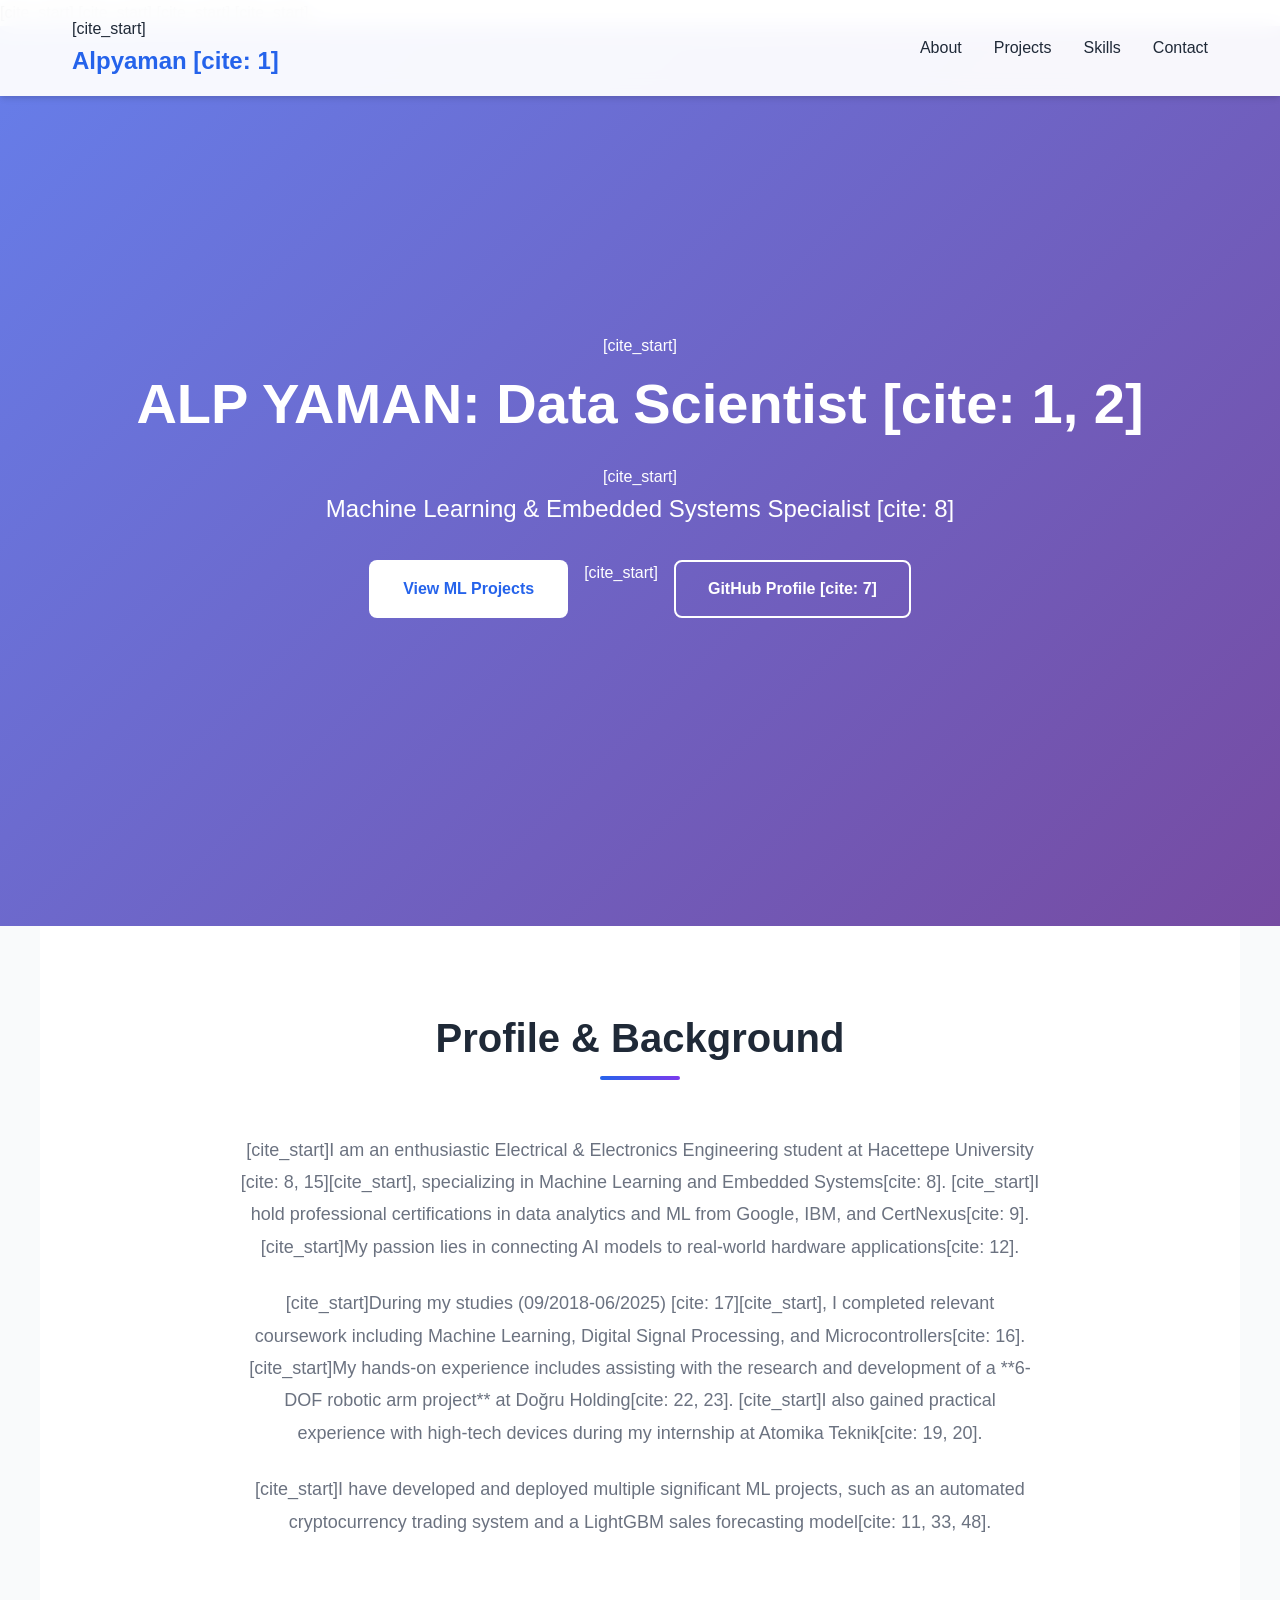
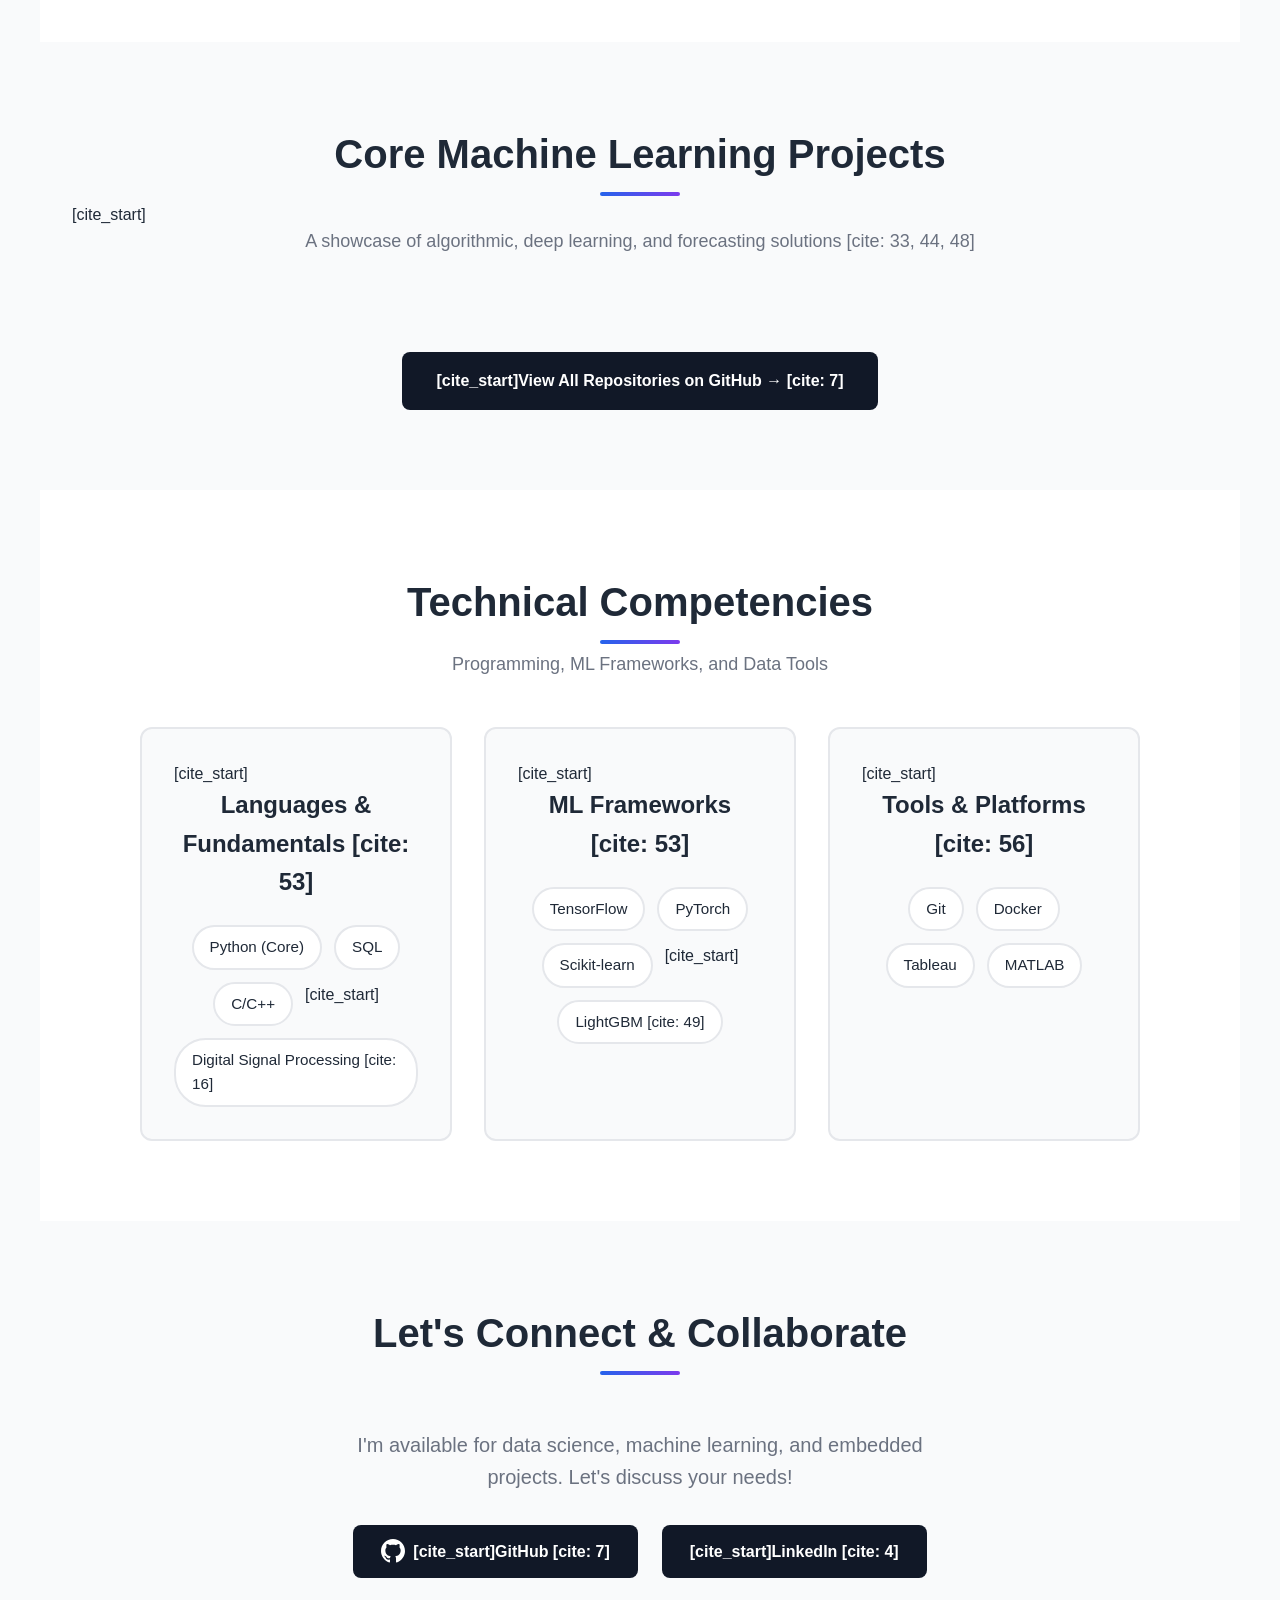
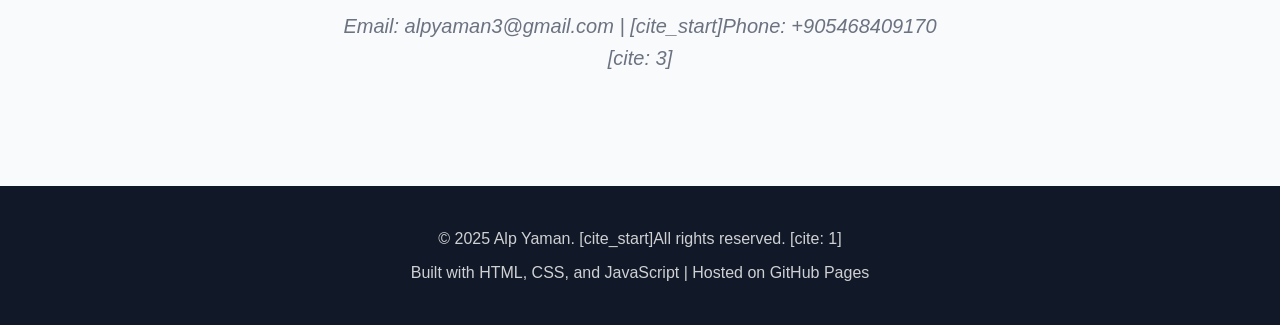
==== commit bc4976af: "Update index.html" ====
--- a/index.html
+++ b/index.html
@@ -3,10 +3,10 @@
 <head>
     <meta charset="UTF-8">
     <meta name="viewport" content="width=device-width, initial-scale=1.0">
-    <meta name="description" content="Alpyaman's portfolio - Software Developer specializing in C++ programming, algorithms, and open-source projects">
-    <meta name="keywords" content="Portfolio, Software Developer, C++, Programming, GitHub, Open Source, Projects">
-    <meta name="author" content="Alpyaman">
-    <title>Alpyaman - Software Developer Portfolio</title>
+    [cite_start]<meta name="description" content="Data Scientist and Machine Learning Specialist. View Alpyaman's portfolio showcasing core projects in sales forecasting, deep learning classification, and algorithmic trading. [cite: 2, 8, 11]">
+    [cite_start]<meta name="keywords" content="Data Scientist, Machine Learning, Embedded Systems, Python, C++, TensorFlow, LightGBM, Algorithmic Trading, Sales Forecasting, Deep Learning Portfolio [cite: 2, 8, 11, 46, 49, 53]">
+    [cite_start]<meta name="author" content="Alpyaman [cite: 1]">
+    [cite_start]<title>ALP YAMAN | Data Scientist Portfolio [cite: 1, 2]</title>
     <link rel="stylesheet" href="style.css">
 </head>
 <body>
@@ -14,7 +14,7 @@
     <header>
         <nav>
             <div class="logo">
-                <h2>Alpyaman</h2>
+                [cite_start]<h2>Alpyaman [cite: 1]</h2>
             </div>
             <ul class="nav-links">
                 <li><a href="#about">About</a></li>
@@ -27,105 +27,103 @@
 
     <section id="hero">
         <div class="hero-content">
-            <h1>Hi, I'm Alpyaman</h1>
-            <p>Software Developer | C++ Enthusiast | Open Source Contributor</p>
+            [cite_start]<h1>ALP YAMAN: Data Scientist [cite: 1, 2]</h1>
+            [cite_start]<p>Machine Learning & Embedded Systems Specialist [cite: 8]</p>
             <div class="hero-buttons">
-                <a href="#projects" class="btn btn-primary">View My Work</a>
-                <a href="https://github.com/alpyaman" target="_blank" class="btn btn-secondary">GitHub Profile</a>
+                <a href="#projects" class="btn btn-primary">View ML Projects</a>
+                [cite_start]<a href="https://github.com/Alpyaman" target="_blank" class="btn btn-secondary">GitHub Profile [cite: 7]</a>
             </div>
         </div>
     </section>
 
     <section id="about" class="container">
-        <h2 class="section-title">About Me</h2>
+        <h2 class="section-title">Profile & Background</h2>
         <div class="about-content">
             <p>
-                I'm a passionate software developer with a strong focus on C++ programming,
-                algorithms, and data structures. I love building efficient solutions and
-                contributing to open-source projects.
+                [cite_start]I am an enthusiastic Electrical & Electronics Engineering student at Hacettepe University [cite: 8, 15][cite_start], specializing in Machine Learning and Embedded Systems[cite: 8]. [cite_start]I hold professional certifications in data analytics and ML from Google, IBM, and CertNexus[cite: 9]. [cite_start]My passion lies in connecting AI models to real-world hardware applications[cite: 12].
             </p>
             <p>
-                My work spans across various domains including system programming,
-                performance optimization, and problem-solving. I'm always eager to learn
-                new technologies and take on challenging projects that push my boundaries.
+                [cite_start]During my studies (09/2018-06/2025) [cite: 17][cite_start], I completed relevant coursework including Machine Learning, Digital Signal Processing, and Microcontrollers[cite: 16]. [cite_start]My hands-on experience includes assisting with the research and development of a **6-DOF robotic arm project** at Doğru Holding[cite: 22, 23]. [cite_start]I also gained practical experience with high-tech devices during my internship at Atomika Teknik[cite: 19, 20].
             </p>
             <p>
-                Currently exploring modern C++ features, design patterns, and contributing
-                to the developer community through my projects and knowledge sharing.
+                [cite_start]I have developed and deployed multiple significant ML projects, such as an automated cryptocurrency trading system and a LightGBM sales forecasting model[cite: 11, 33, 48].
             </p>
         </div>
     </section>
 
     <section id="projects" class="container">
-        <h2 class="section-title">My Projects</h2>
-        <p class="section-subtitle">Explore my latest work and open-source contributions</p>
+        <h2 class="section-title">Core Machine Learning Projects</h2>
+        [cite_start]<p class="section-subtitle">A showcase of algorithmic, deep learning, and forecasting solutions [cite: 33, 44, 48]</p>
 
         <div class="projects-grid" id="github-repos">
             </div>
 
         <div class="github-link">
-            <a href="https://github.com/alpyaman?tab=repositories" target="_blank" class="btn btn-github">
-                View All Repositories on GitHub →
+            <a href="https://github.com/Alpyaman?tab=repositories" target="_blank" class="btn btn-github">
+                [cite_start]View All Repositories on GitHub → [cite: 7]
             </a>
         </div>
     </section>
 
     <section id="skills" class="container">
-        <h2 class="section-title">Skills & Technologies</h2>
-        <p class="section-subtitle">Technologies and tools I work with</p>
+        <h2 class="section-title">Technical Competencies</h2>
+        <p class="section-subtitle">Programming, ML Frameworks, and Data Tools</p>
 
         <div class="skills-grid">
             <div class="skill-category">
-                <h3>Languages</h3>
+                [cite_start]<h3>Languages & Fundamentals [cite: 53]</h3>
                 <div class="skill-tags">
-                    <span class="skill-tag">C++</span>
-                    <span class="skill-tag">Python</span>
-                    <span class="skill-tag">JavaScript</span>
-                    <span class="skill-tag">HTML/CSS</span>
+                    <span class="skill-tag">Python (Core)</span>
+                    <span class="skill-tag">SQL</span>
+                    <span class="skill-tag">C/C++</span>
+                    [cite_start]<span class="skill-tag">Digital Signal Processing [cite: 16]</span>
                 </div>
             </div>
 
             <div class="skill-category">
-                <h3>Tools & Technologies</h3>
+                [cite_start]<h3>ML Frameworks [cite: 53]</h3>
+                <div class="skill-tags">
+                    <span class="skill-tag">TensorFlow</span>
+                    <span class="skill-tag">PyTorch</span>
+                    <span class="skill-tag">Scikit-learn</span>
+                    [cite_start]<span class="skill-tag">LightGBM [cite: 49]</span>
+                </div>
+            </div>
+
+            <div class="skill-category">
+                [cite_start]<h3>Tools & Platforms [cite: 56]</h3>
                 <div class="skill-tags">
                     <span class="skill-tag">Git</span>
-                    <span class="skill-tag">GitHub</span>
-                    <span class="skill-tag">VS Code</span>
-                    <span class="skill-tag">Linux</span>
+                    <span class="skill-tag">Docker</span>
+                    <span class="skill-tag">Tableau</span>
+                    <span class="skill-tag">MATLAB</span>
                 </div>
             </div>
-
-            <div class="skill-category">
-                <h3>Focus Areas</h3>
-                <div class="skill-tags">
-                    <span class="skill-tag">Algorithms</span>
-                    <span class="skill-tag">Data Structures</span>
-                    <span class="skill-tag">Problem Solving</span>
-                    <span class="skill-tag">System Programming</span>
-                </div>
-            </div>
         </div>
     </section>
 
     <section id="contact" class="container">
-        <h2 class="section-title">Get In Touch</h2>
+        <h2 class="section-title">Let's Connect & Collaborate</h2>
         <div class="contact-content">
-            <p>Interested in collaborating or discussing projects? Let's connect!</p>
+            <p>I'm available for data science, machine learning, and embedded projects. Let's discuss your needs!</p>
             <div class="social-links">
-                <a href="https://github.com/alpyaman" target="_blank" class="social-link">
+                <a href="https://github.com/Alpyaman" target="_blank" class="social-link">
                     <svg width="24" height="24" viewBox="0 0 24 24" fill="currentColor">
                         <path d="M12 0c-6.626 0-12 5.373-12 12 0 5.302 3.438 9.8 8.207 11.387.599.111.793-.261.793-.577v-2.234c-3.338.726-4.033-1.416-4.033-1.416-.546-1.387-1.333-1.756-1.333-1.756-1.089-.745.083-.729.083-.729 1.205.084 1.839 1.237 1.839 1.237 1.07 1.834 2.807 1.304 3.492.997.107-.775.418-1.305.762-1.604-2.665-.305-5.467-1.334-5.467-5.931 0-1.311.469-2.381 1.236-3.221-.124-.303-.535-1.524.117-3.176 0 0 1.008-.322 3.301 1.23.957-.266 1.983-.399 3.003-.404 1.02.005 2.047.138 3.006.404 2.291-1.552 3.297-1.23 3.297-1.23.653 1.653.242 2.874.118 3.176.77.84 1.235 1.911 1.235 3.221 0 4.609-2.807 5.624-5.479 5.921.43.372.823 1.102.823 2.222v3.293c0 .319.192.694.801.576 4.765-1.589 8.199-6.086 8.199-11.386 0-6.627-5.373-12-12-12z"/>
                     </svg>
-                    GitHub
+                    [cite_start]GitHub [cite: 7]
                 </a>
-            </div>
-            <p class="contact-note">More ways to connect coming soon!</p>
+                <a href="https://www.linkedin.com/in/alp-yaman-75a901174" target="_blank" class="social-link">
+                    [cite_start]LinkedIn [cite: 4]
+                </a>
+            </div>
+            <p class="contact-note">Email: alpyaman3@gmail.com | [cite_start]Phone: +905468409170 [cite: 3]</p>
         </div>
     </section>
 
     <footer>
         <div class="footer-content">
-            <p>&copy; 2025 Alpyaman. All rights reserved.</p>
+            <p>&copy; 2025 Alp Yaman. [cite_start]All rights reserved. [cite: 1]</p>
             <p>Built with HTML, CSS, and JavaScript | Hosted on GitHub Pages</p>
         </div>
     </footer>
@@ -157,19 +155,35 @@
             // Static repository data (customize with your actual repos)
             const staticRepos = [
                 {
-                    name: "alpyaman.github.io",
-                    description: "Personal portfolio website showcasing my projects and skills",
-                    html_url: "https://github.com/alpyaman/alpyaman.github.io",
-                    language: "HTML",
-                    topics: ["portfolio", "website", "github-pages"],
+                    name: "Automated_Trading_System",
+                    [cite_start]description: "PPO agent model for cryptocurrency trading using stable-Baselines3, achieving 68% annual return. [cite: 34, 35]",
+                    html_url: "https://github.com/Alpyaman/Automated_Trading_System",
+                    language: "Python",
+                    topics: ["reinforcement-learning", "crypto-trading", "PPO"],
                     stargazers_count: 0
                 },
-                // Add more repositories here as you create them
+                {
+                    name: "Sales_Forecasting_Project",
+                    [cite_start]description: "Retail sales forecasting model built using LightGBM with advanced feature engineering. [cite: 49]",
+                    [cite_start]html_url: "https://github.com/Alpyaman/Sales_Forecasting_Project [cite: 51]",
+                    language: "Python",
+                    topics: ["lightgbm", "time-series", "sales-forecasting"],
+                    stargazers_count: 0
+                },
+                {
+                    name: "Plant_Disease_Classifier",
+                    [cite_start]description: "Deep learning image classification to detect 15 plant diseases using MobileNetV2 Transfer Learning. [cite: 45, 46, 47]",
+                    [cite_start]html_url: "https://github.com/Alpyaman/Plant_Disease_Classifier [cite: 47]",
+                    language: "Python",
+                    topics: ["deep-learning", "cnn", "image-classification"],
+                    stargazers_count: 0
+                },
+                // The GitHub API fetch will load actual repos, these serve as robust fallbacks
             ];
 
             // Try to fetch from GitHub API, fallback to static data
             try {
-                const response = await fetch('https://api.github.com/users/alpyaman/repos?sort=updated&per_page=6');
+                const response = await fetch('https://api.github.com/users/Alpyaman/repos?sort=updated&per_page=6');
 
                 if (!response.ok) {
                     throw new Error('API request failed');
@@ -204,7 +218,7 @@
                 repoName.textContent = repo.name;
 
                 const repoDesc = document.createElement("p");
-                repoDesc.textContent = repo.description || "A project by Alpyaman";
+                repoDesc.textContent = repo.description || "A Machine Learning or Engineering project by Alp Yaman.";
 
                 const repoMeta = document.createElement("div");
                 repoMeta.className = "repo-meta";
@@ -261,4 +275,4 @@
         });
     </script>
 </body>
-</html>+</html>
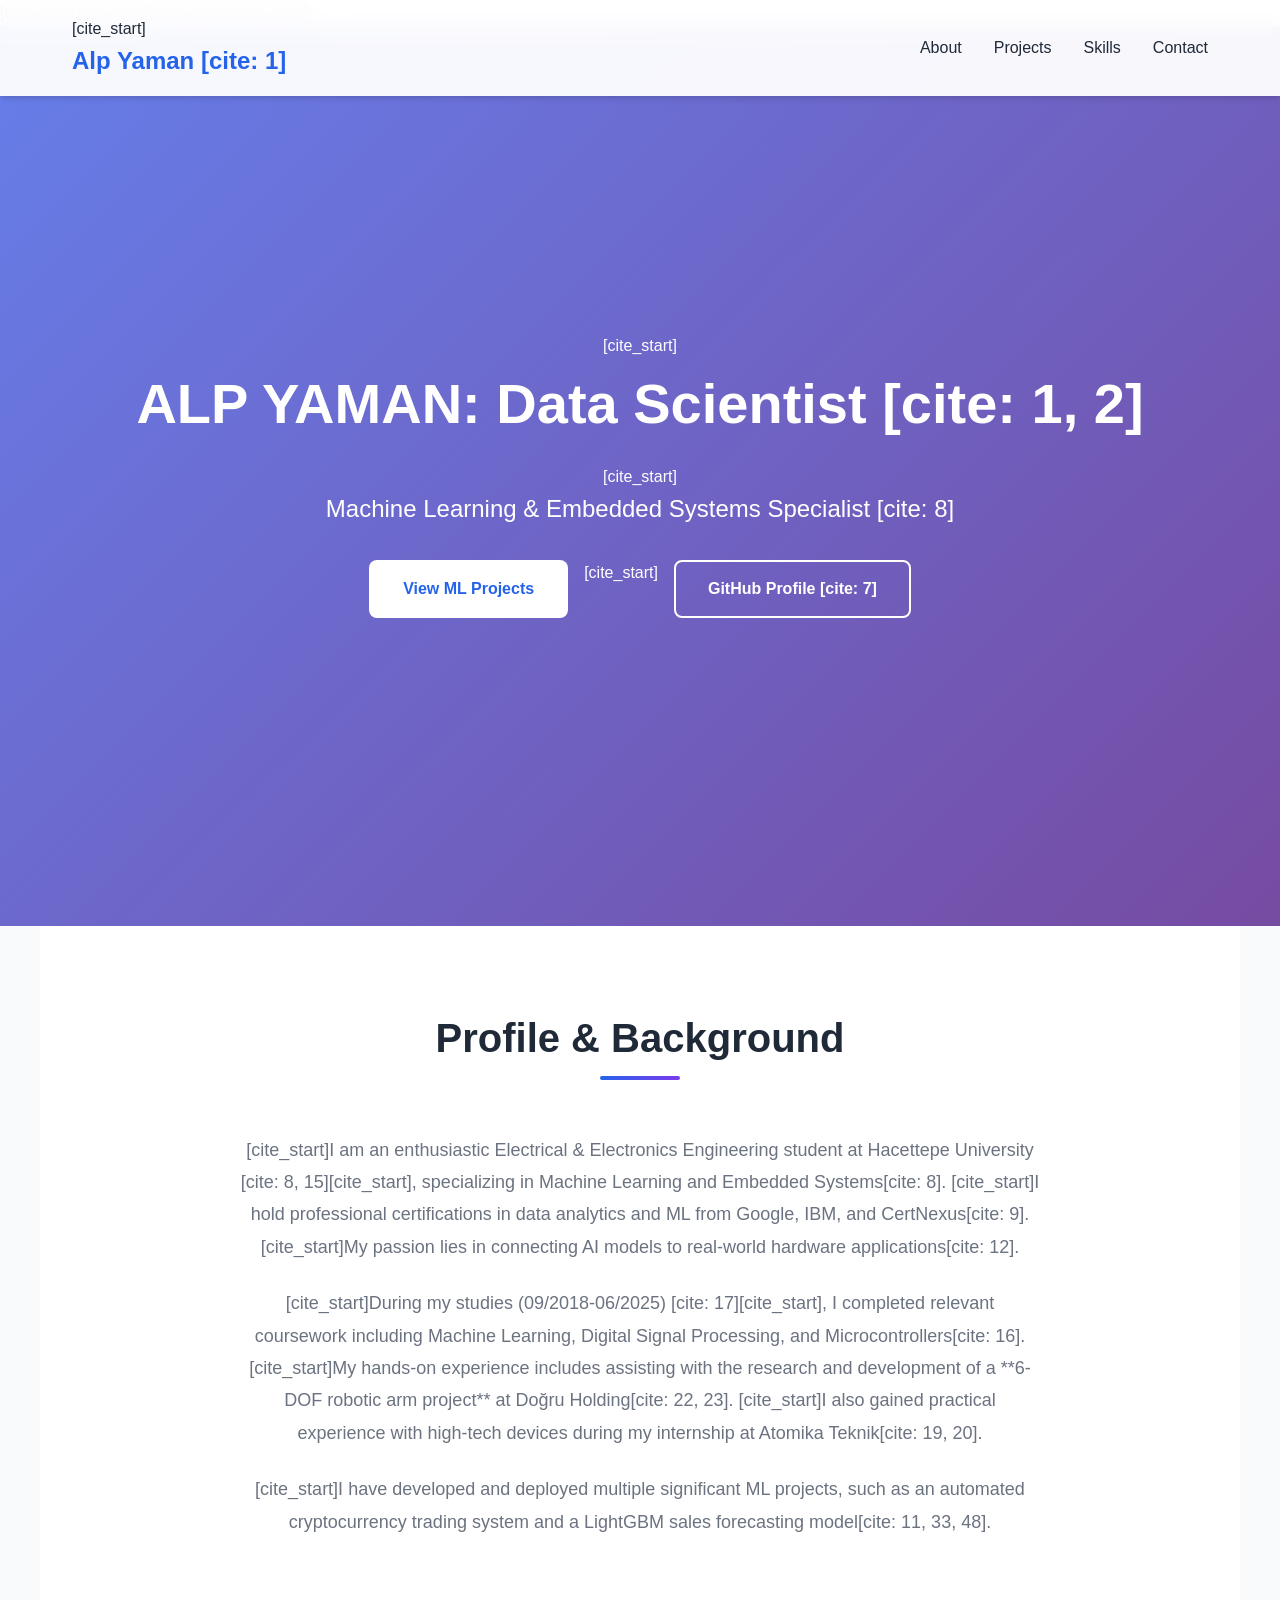
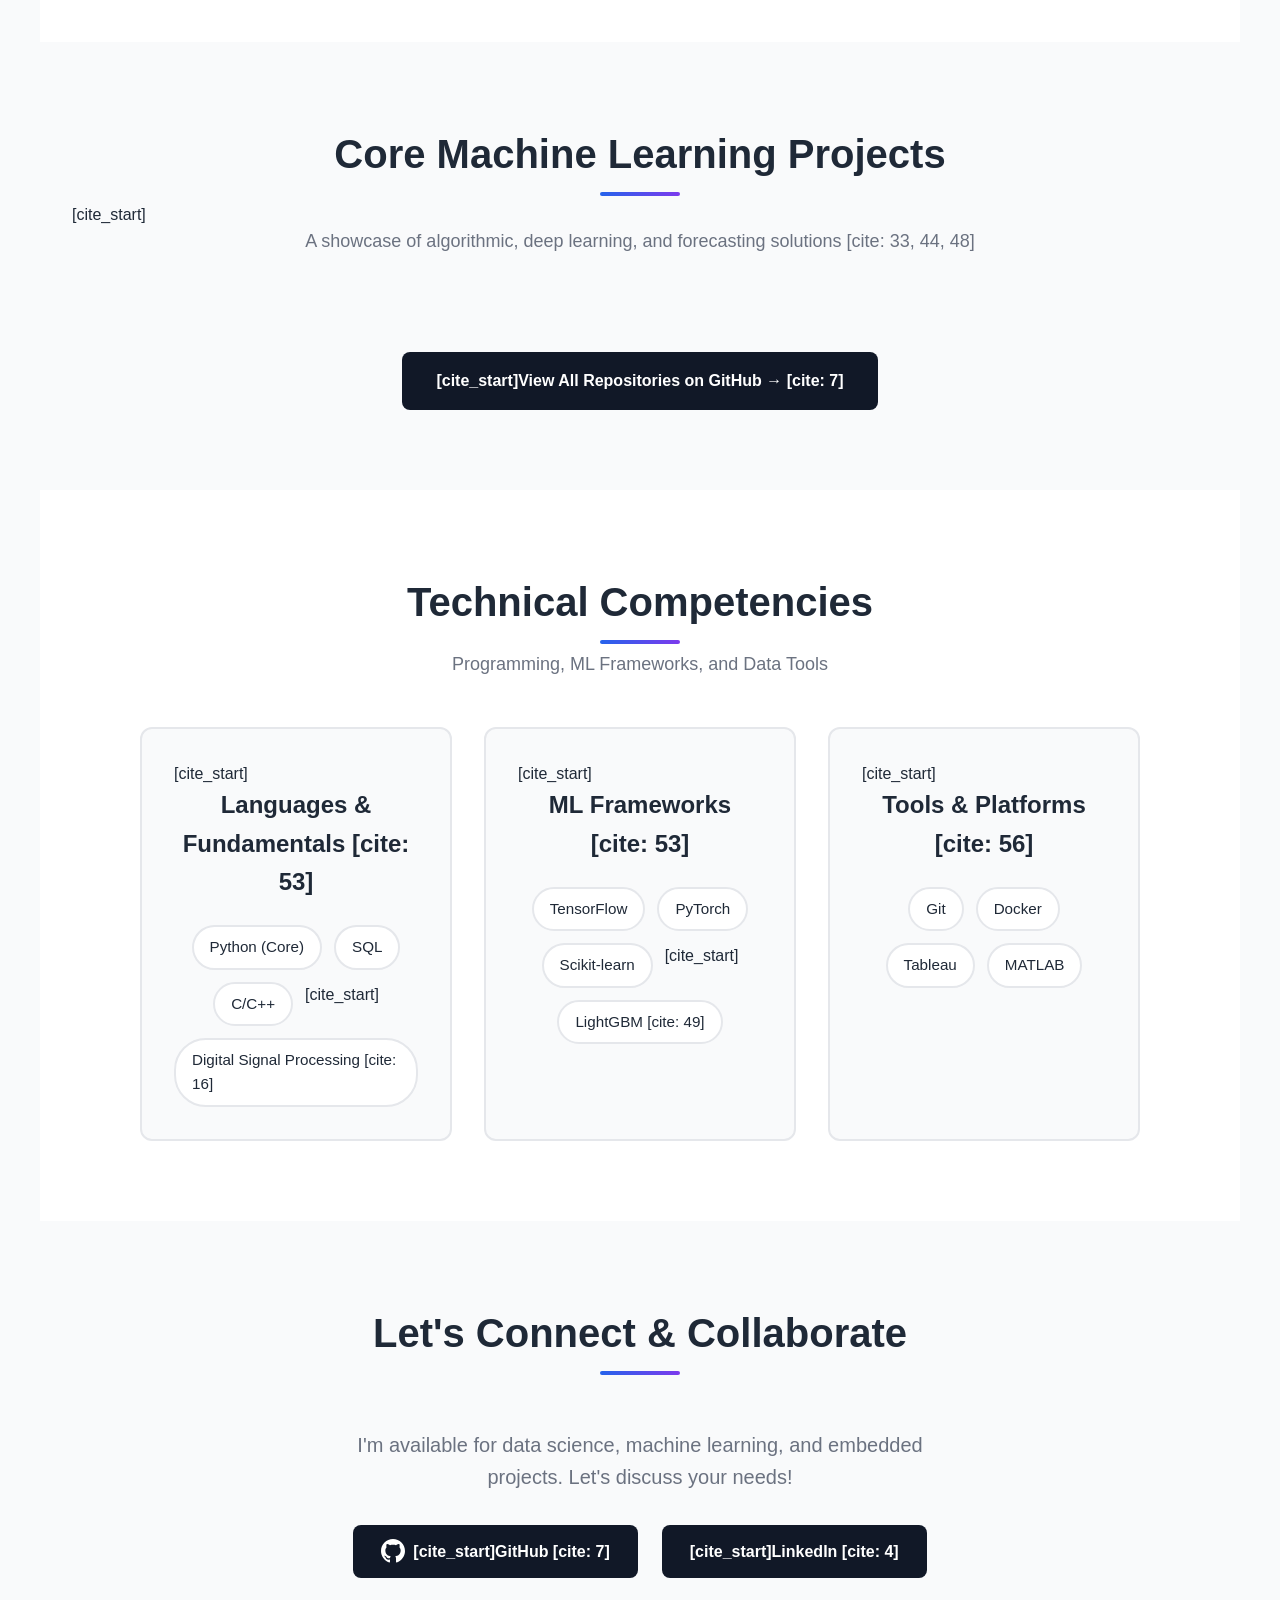
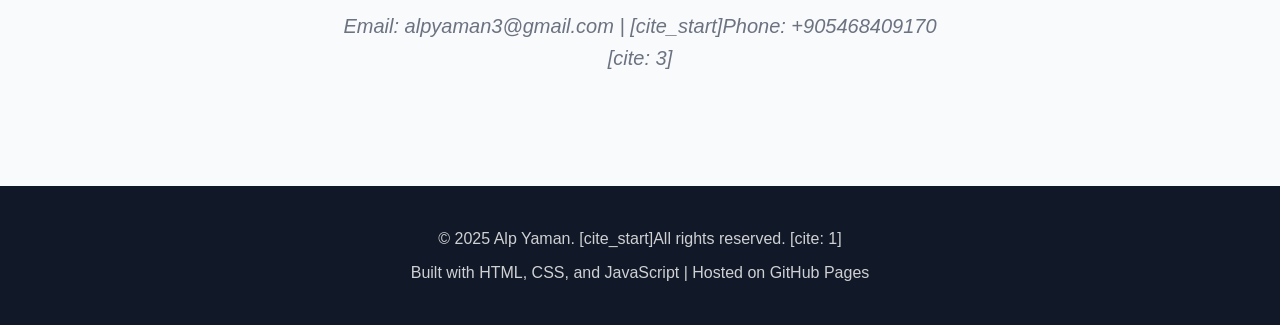
==== commit 927af627: "Correct name spelling in header" ====
--- a/index.html
+++ b/index.html
@@ -14,7 +14,7 @@
     <header>
         <nav>
             <div class="logo">
-                [cite_start]<h2>Alpyaman [cite: 1]</h2>
+                [cite_start]<h2>Alp Yaman [cite: 1]</h2>
             </div>
             <ul class="nav-links">
                 <li><a href="#about">About</a></li>
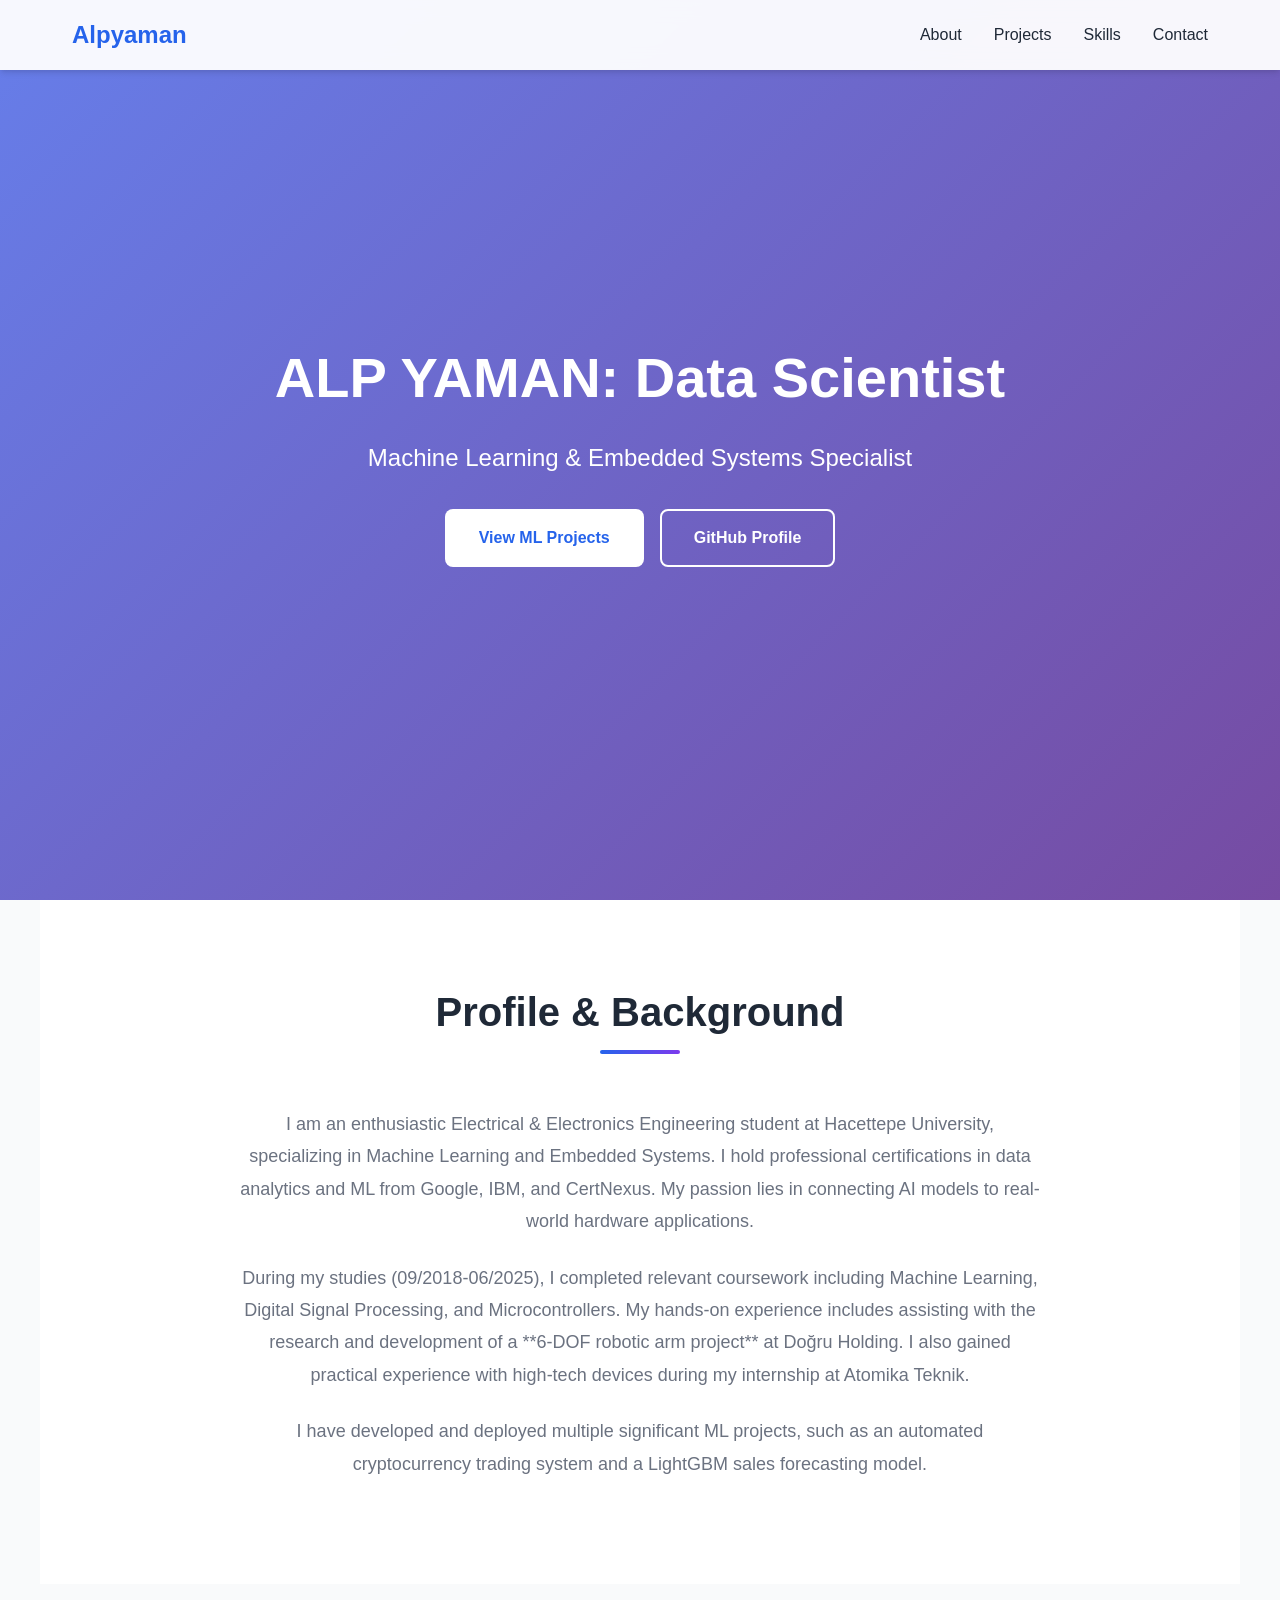
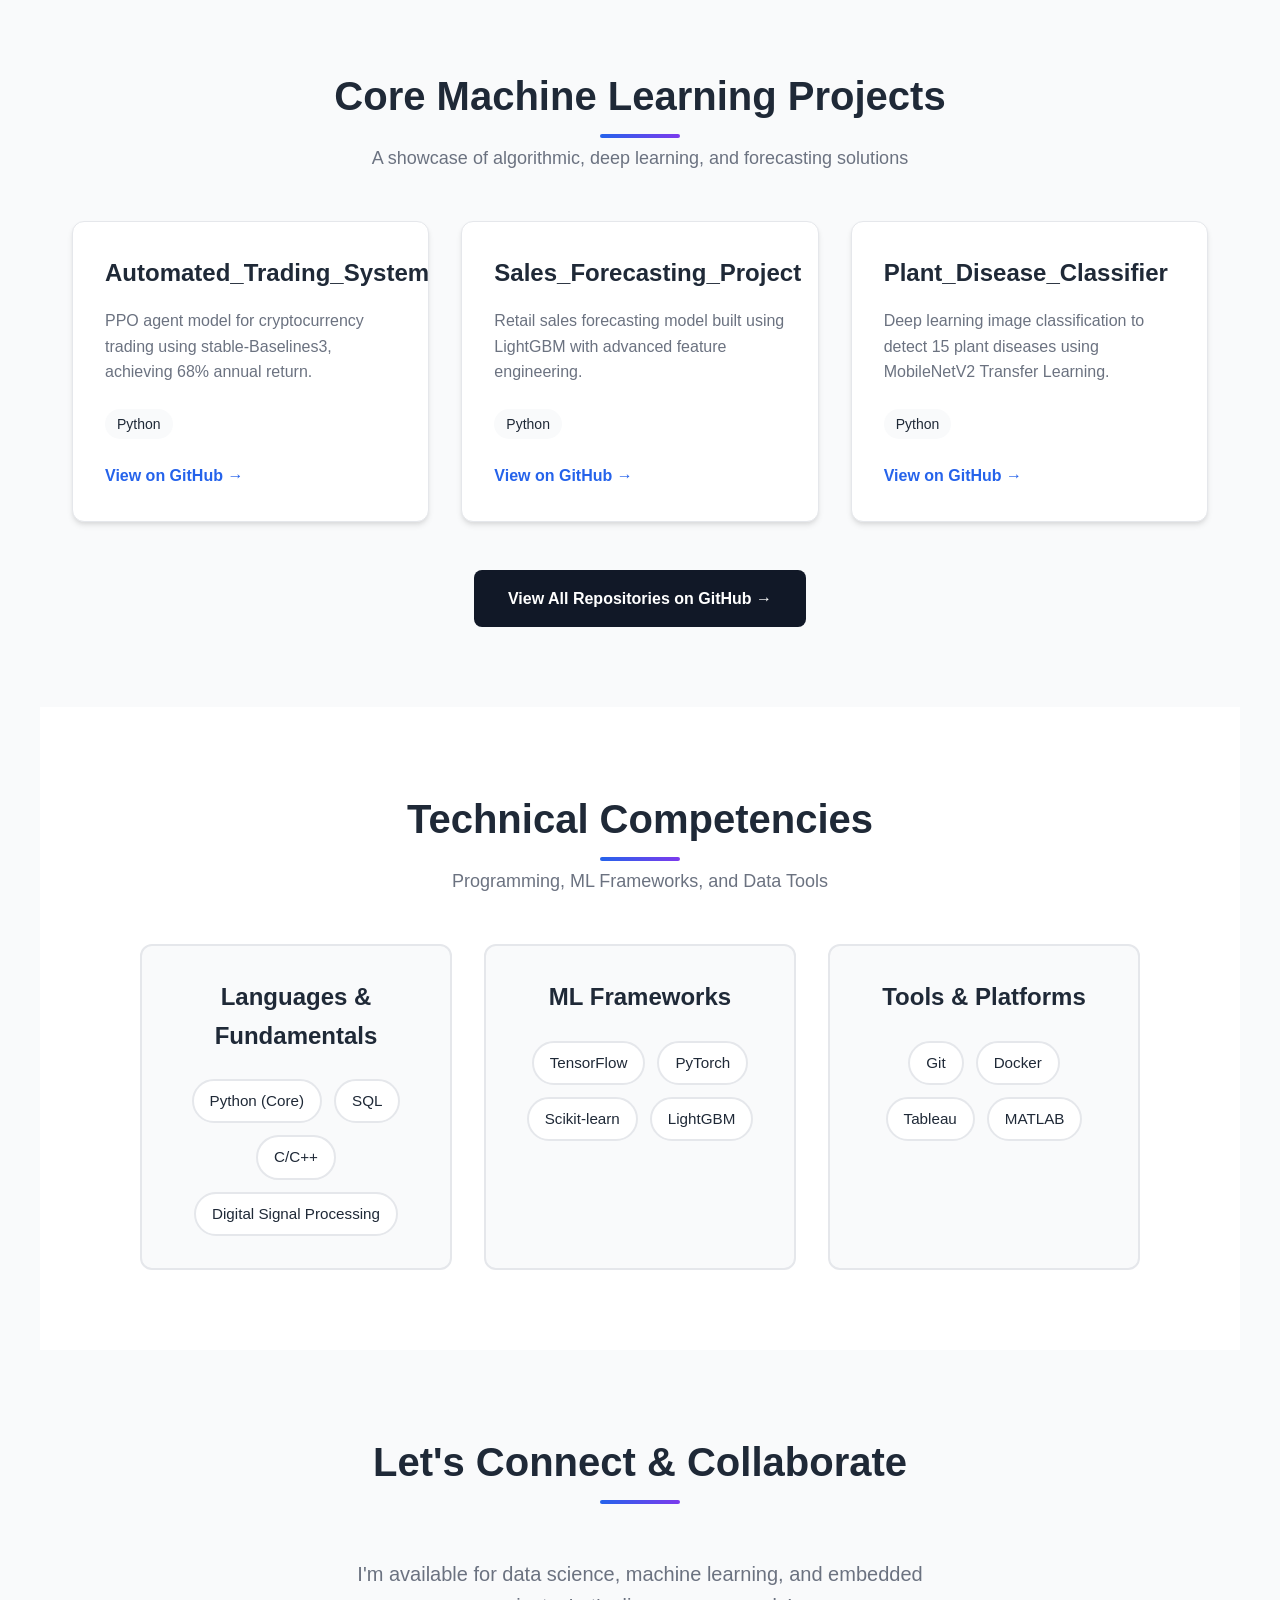
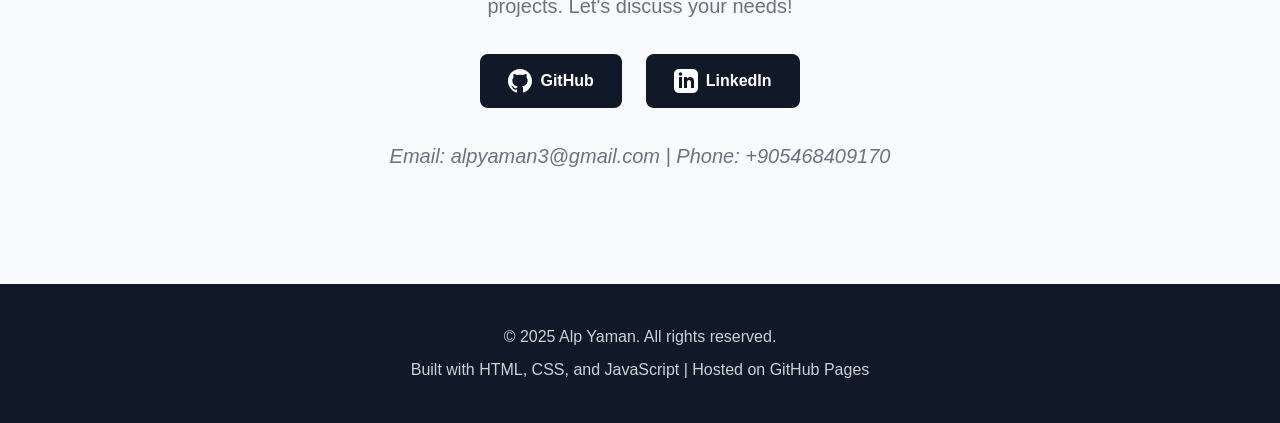
==== commit b13059f8: "Remove citation markers and clean up HTML content" ====
--- a/index.html
+++ b/index.html
@@ -3,10 +3,10 @@
 <head>
     <meta charset="UTF-8">
     <meta name="viewport" content="width=device-width, initial-scale=1.0">
-    [cite_start]<meta name="description" content="Data Scientist and Machine Learning Specialist. View Alpyaman's portfolio showcasing core projects in sales forecasting, deep learning classification, and algorithmic trading. [cite: 2, 8, 11]">
-    [cite_start]<meta name="keywords" content="Data Scientist, Machine Learning, Embedded Systems, Python, C++, TensorFlow, LightGBM, Algorithmic Trading, Sales Forecasting, Deep Learning Portfolio [cite: 2, 8, 11, 46, 49, 53]">
-    [cite_start]<meta name="author" content="Alpyaman [cite: 1]">
-    [cite_start]<title>ALP YAMAN | Data Scientist Portfolio [cite: 1, 2]</title>
+    <meta name="description" content="Data Scientist and Machine Learning Specialist. View Alpyaman's portfolio showcasing core projects in sales forecasting, deep learning classification, and algorithmic trading.">
+    <meta name="keywords" content="Data Scientist, Machine Learning, Embedded Systems, Python, C++, TensorFlow, LightGBM, Algorithmic Trading, Sales Forecasting, Deep Learning Portfolio">
+    <meta name="author" content="Alpyaman">
+    <title>ALP YAMAN | Data Scientist Portfolio</title>
     <link rel="stylesheet" href="style.css">
 </head>
 <body>
@@ -14,7 +14,7 @@
     <header>
         <nav>
             <div class="logo">
-                [cite_start]<h2>Alp Yaman [cite: 1]</h2>
+                <h2>Alpyaman</h2>
             </div>
             <ul class="nav-links">
                 <li><a href="#about">About</a></li>
@@ -27,11 +27,11 @@
 
     <section id="hero">
         <div class="hero-content">
-            [cite_start]<h1>ALP YAMAN: Data Scientist [cite: 1, 2]</h1>
-            [cite_start]<p>Machine Learning & Embedded Systems Specialist [cite: 8]</p>
+            <h1>ALP YAMAN: Data Scientist</h1>
+            <p>Machine Learning & Embedded Systems Specialist</p>
             <div class="hero-buttons">
                 <a href="#projects" class="btn btn-primary">View ML Projects</a>
-                [cite_start]<a href="https://github.com/Alpyaman" target="_blank" class="btn btn-secondary">GitHub Profile [cite: 7]</a>
+                <a href="https://github.com/Alpyaman" target="_blank" class="btn btn-secondary">GitHub Profile</a>
             </div>
         </div>
     </section>
@@ -40,27 +40,27 @@
         <h2 class="section-title">Profile & Background</h2>
         <div class="about-content">
             <p>
-                [cite_start]I am an enthusiastic Electrical & Electronics Engineering student at Hacettepe University [cite: 8, 15][cite_start], specializing in Machine Learning and Embedded Systems[cite: 8]. [cite_start]I hold professional certifications in data analytics and ML from Google, IBM, and CertNexus[cite: 9]. [cite_start]My passion lies in connecting AI models to real-world hardware applications[cite: 12].
+                I am an enthusiastic Electrical & Electronics Engineering student at Hacettepe University, specializing in Machine Learning and Embedded Systems. I hold professional certifications in data analytics and ML from Google, IBM, and CertNexus. My passion lies in connecting AI models to real-world hardware applications.
             </p>
             <p>
-                [cite_start]During my studies (09/2018-06/2025) [cite: 17][cite_start], I completed relevant coursework including Machine Learning, Digital Signal Processing, and Microcontrollers[cite: 16]. [cite_start]My hands-on experience includes assisting with the research and development of a **6-DOF robotic arm project** at Doğru Holding[cite: 22, 23]. [cite_start]I also gained practical experience with high-tech devices during my internship at Atomika Teknik[cite: 19, 20].
+                During my studies (09/2018-06/2025), I completed relevant coursework including Machine Learning, Digital Signal Processing, and Microcontrollers. My hands-on experience includes assisting with the research and development of a **6-DOF robotic arm project** at Doğru Holding. I also gained practical experience with high-tech devices during my internship at Atomika Teknik.
             </p>
             <p>
-                [cite_start]I have developed and deployed multiple significant ML projects, such as an automated cryptocurrency trading system and a LightGBM sales forecasting model[cite: 11, 33, 48].
+                I have developed and deployed multiple significant ML projects, such as an automated cryptocurrency trading system and a LightGBM sales forecasting model.
             </p>
         </div>
     </section>
 
     <section id="projects" class="container">
         <h2 class="section-title">Core Machine Learning Projects</h2>
-        [cite_start]<p class="section-subtitle">A showcase of algorithmic, deep learning, and forecasting solutions [cite: 33, 44, 48]</p>
+        <p class="section-subtitle">A showcase of algorithmic, deep learning, and forecasting solutions</p>
 
         <div class="projects-grid" id="github-repos">
             </div>
 
         <div class="github-link">
-            <a href="https://github.com/Alpyaman?tab=repositories" target="_blank" class="btn btn-github">
-                [cite_start]View All Repositories on GitHub → [cite: 7]
+            <a href="https://github.com/Alpyaman" target="_blank" class="btn btn-github">
+                View All Repositories on GitHub →
             </a>
         </div>
     </section>
@@ -71,27 +71,27 @@
 
         <div class="skills-grid">
             <div class="skill-category">
-                [cite_start]<h3>Languages & Fundamentals [cite: 53]</h3>
+                <h3>Languages & Fundamentals</h3>
                 <div class="skill-tags">
                     <span class="skill-tag">Python (Core)</span>
                     <span class="skill-tag">SQL</span>
                     <span class="skill-tag">C/C++</span>
-                    [cite_start]<span class="skill-tag">Digital Signal Processing [cite: 16]</span>
+                    <span class="skill-tag">Digital Signal Processing</span>
                 </div>
             </div>
 
             <div class="skill-category">
-                [cite_start]<h3>ML Frameworks [cite: 53]</h3>
+                <h3>ML Frameworks</h3>
                 <div class="skill-tags">
                     <span class="skill-tag">TensorFlow</span>
                     <span class="skill-tag">PyTorch</span>
                     <span class="skill-tag">Scikit-learn</span>
-                    [cite_start]<span class="skill-tag">LightGBM [cite: 49]</span>
+                    <span class="skill-tag">LightGBM</span>
                 </div>
             </div>
 
             <div class="skill-category">
-                [cite_start]<h3>Tools & Platforms [cite: 56]</h3>
+                <h3>Tools & Platforms</h3>
                 <div class="skill-tags">
                     <span class="skill-tag">Git</span>
                     <span class="skill-tag">Docker</span>
@@ -111,19 +111,22 @@
                     <svg width="24" height="24" viewBox="0 0 24 24" fill="currentColor">
                         <path d="M12 0c-6.626 0-12 5.373-12 12 0 5.302 3.438 9.8 8.207 11.387.599.111.793-.261.793-.577v-2.234c-3.338.726-4.033-1.416-4.033-1.416-.546-1.387-1.333-1.756-1.333-1.756-1.089-.745.083-.729.083-.729 1.205.084 1.839 1.237 1.839 1.237 1.07 1.834 2.807 1.304 3.492.997.107-.775.418-1.305.762-1.604-2.665-.305-5.467-1.334-5.467-5.931 0-1.311.469-2.381 1.236-3.221-.124-.303-.535-1.524.117-3.176 0 0 1.008-.322 3.301 1.23.957-.266 1.983-.399 3.003-.404 1.02.005 2.047.138 3.006.404 2.291-1.552 3.297-1.23 3.297-1.23.653 1.653.242 2.874.118 3.176.77.84 1.235 1.911 1.235 3.221 0 4.609-2.807 5.624-5.479 5.921.43.372.823 1.102.823 2.222v3.293c0 .319.192.694.801.576 4.765-1.589 8.199-6.086 8.199-11.386 0-6.627-5.373-12-12-12z"/>
                     </svg>
-                    [cite_start]GitHub [cite: 7]
+                    GitHub
                 </a>
                 <a href="https://www.linkedin.com/in/alp-yaman-75a901174" target="_blank" class="social-link">
-                    [cite_start]LinkedIn [cite: 4]
+                    <svg xmlns="http://www.w3.org/2000/svg" width="24" height="24" viewBox="0 0 24 24" fill="currentColor">
+                        <path d="M19 0h-14c-2.761 0-5 2.239-5 5v14c0 2.761 2.239 5 5 5h14c2.761 0 5-2.239 5-5v-14c0-2.761-2.239-5-5-5zm-11 19h-3v-11h3v11zm-1.5-12.268c-.966 0-1.75-.79-1.75-1.764s.784-1.764 1.75-1.764 1.75.79 1.75 1.764-.783 1.764-1.75 1.764zm13.5 12.268h-3v-5.604c0-3.366-4-3.271-4 0v5.604h-3v-11h3v1.765c1.396-2.586 7-2.777 7 2.476v6.759z"/>
+                    </svg>
+                    LinkedIn
                 </a>
             </div>
-            <p class="contact-note">Email: alpyaman3@gmail.com | [cite_start]Phone: +905468409170 [cite: 3]</p>
+            <p class="contact-note">Email: alpyaman3@gmail.com | Phone: +905468409170</p>
         </div>
     </section>
 
     <footer>
         <div class="footer-content">
-            <p>&copy; 2025 Alp Yaman. [cite_start]All rights reserved. [cite: 1]</p>
+            <p>&copy; 2025 Alp Yaman. All rights reserved.</p>
             <p>Built with HTML, CSS, and JavaScript | Hosted on GitHub Pages</p>
         </div>
     </footer>
@@ -156,7 +159,7 @@
             const staticRepos = [
                 {
                     name: "Automated_Trading_System",
-                    [cite_start]description: "PPO agent model for cryptocurrency trading using stable-Baselines3, achieving 68% annual return. [cite: 34, 35]",
+                    description: "PPO agent model for cryptocurrency trading using stable-Baselines3, achieving 68% annual return.",
                     html_url: "https://github.com/Alpyaman/Automated_Trading_System",
                     language: "Python",
                     topics: ["reinforcement-learning", "crypto-trading", "PPO"],
@@ -164,16 +167,16 @@
                 },
                 {
                     name: "Sales_Forecasting_Project",
-                    [cite_start]description: "Retail sales forecasting model built using LightGBM with advanced feature engineering. [cite: 49]",
-                    [cite_start]html_url: "https://github.com/Alpyaman/Sales_Forecasting_Project [cite: 51]",
+                    description: "Retail sales forecasting model built using LightGBM with advanced feature engineering.",
+                    html_url: "https://github.com/Alpyaman/Sales_Forecasting_Project",
                     language: "Python",
                     topics: ["lightgbm", "time-series", "sales-forecasting"],
                     stargazers_count: 0
                 },
                 {
                     name: "Plant_Disease_Classifier",
-                    [cite_start]description: "Deep learning image classification to detect 15 plant diseases using MobileNetV2 Transfer Learning. [cite: 45, 46, 47]",
-                    [cite_start]html_url: "https://github.com/Alpyaman/Plant_Disease_Classifier [cite: 47]",
+                    description: "Deep learning image classification to detect 15 plant diseases using MobileNetV2 Transfer Learning.",
+                    html_url: "https://github.com/Alpyaman/Plant_Disease_Classifier",
                     language: "Python",
                     topics: ["deep-learning", "cnn", "image-classification"],
                     stargazers_count: 0
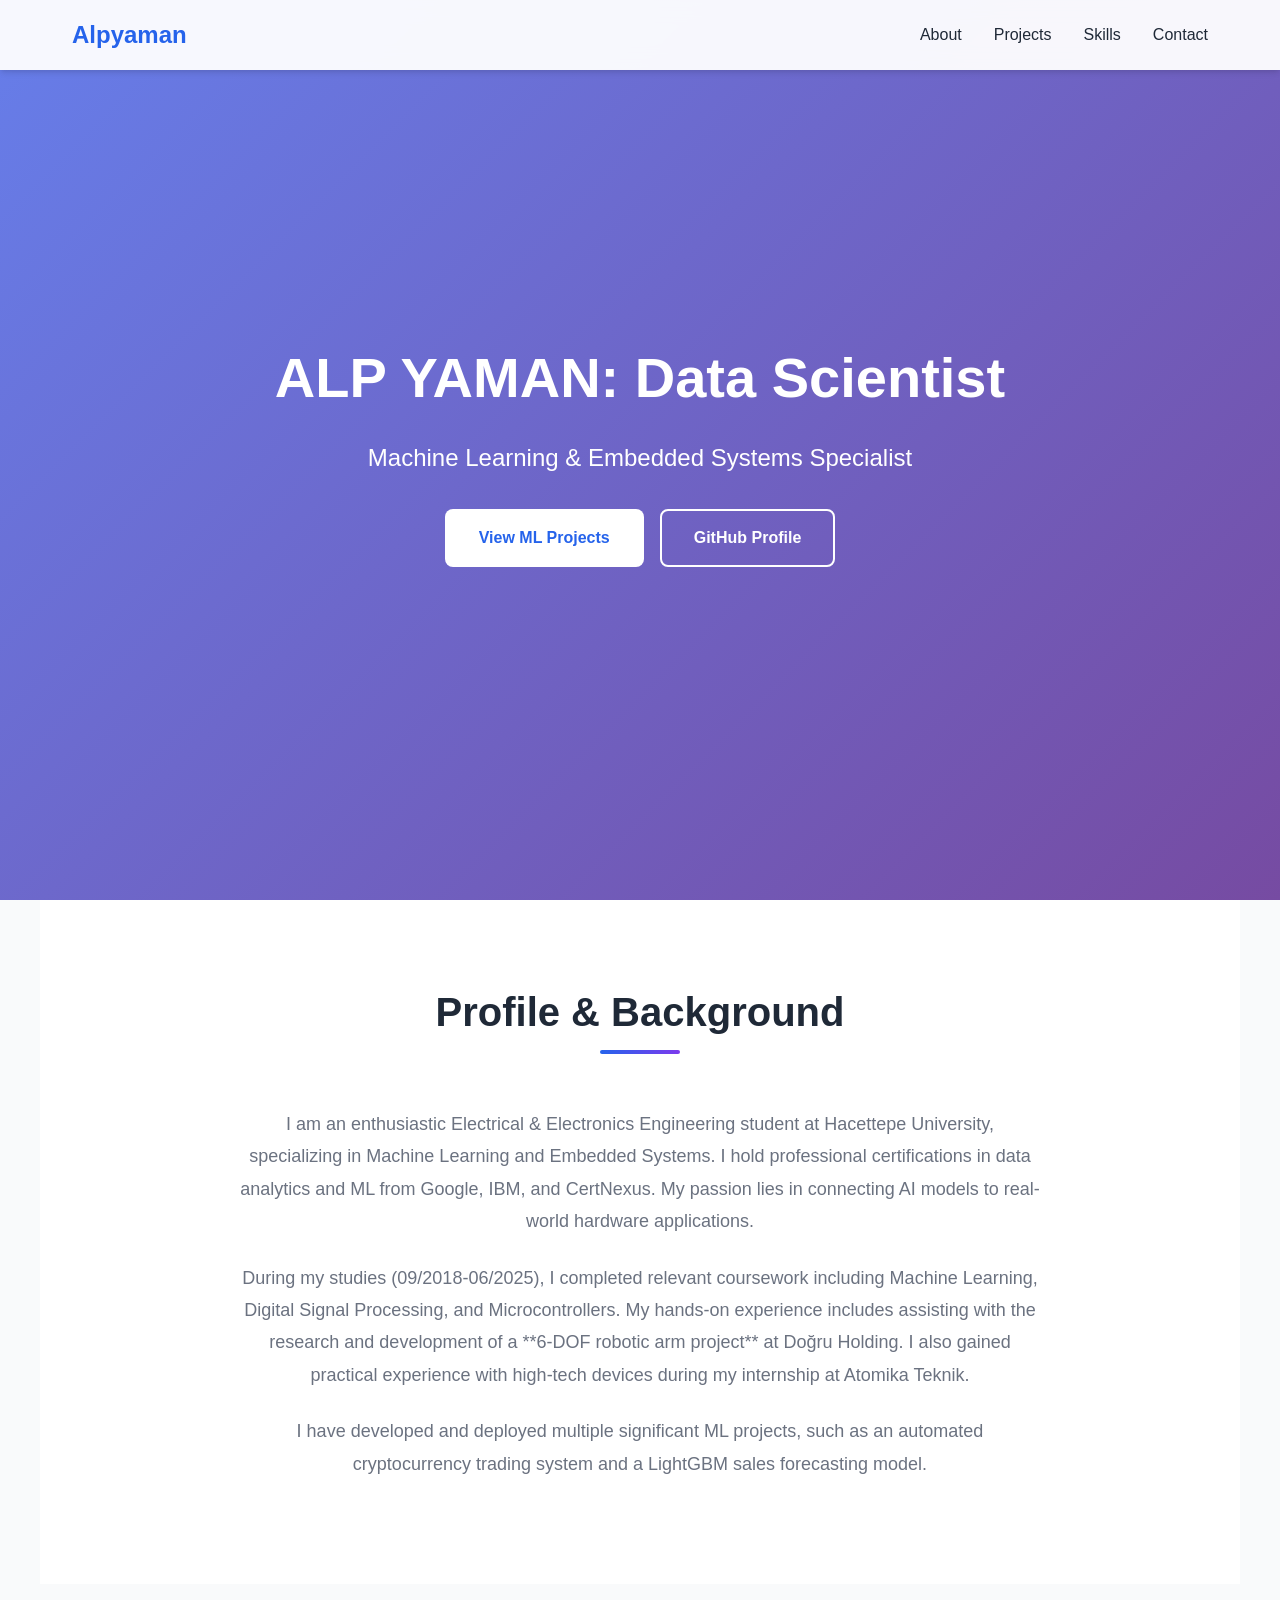
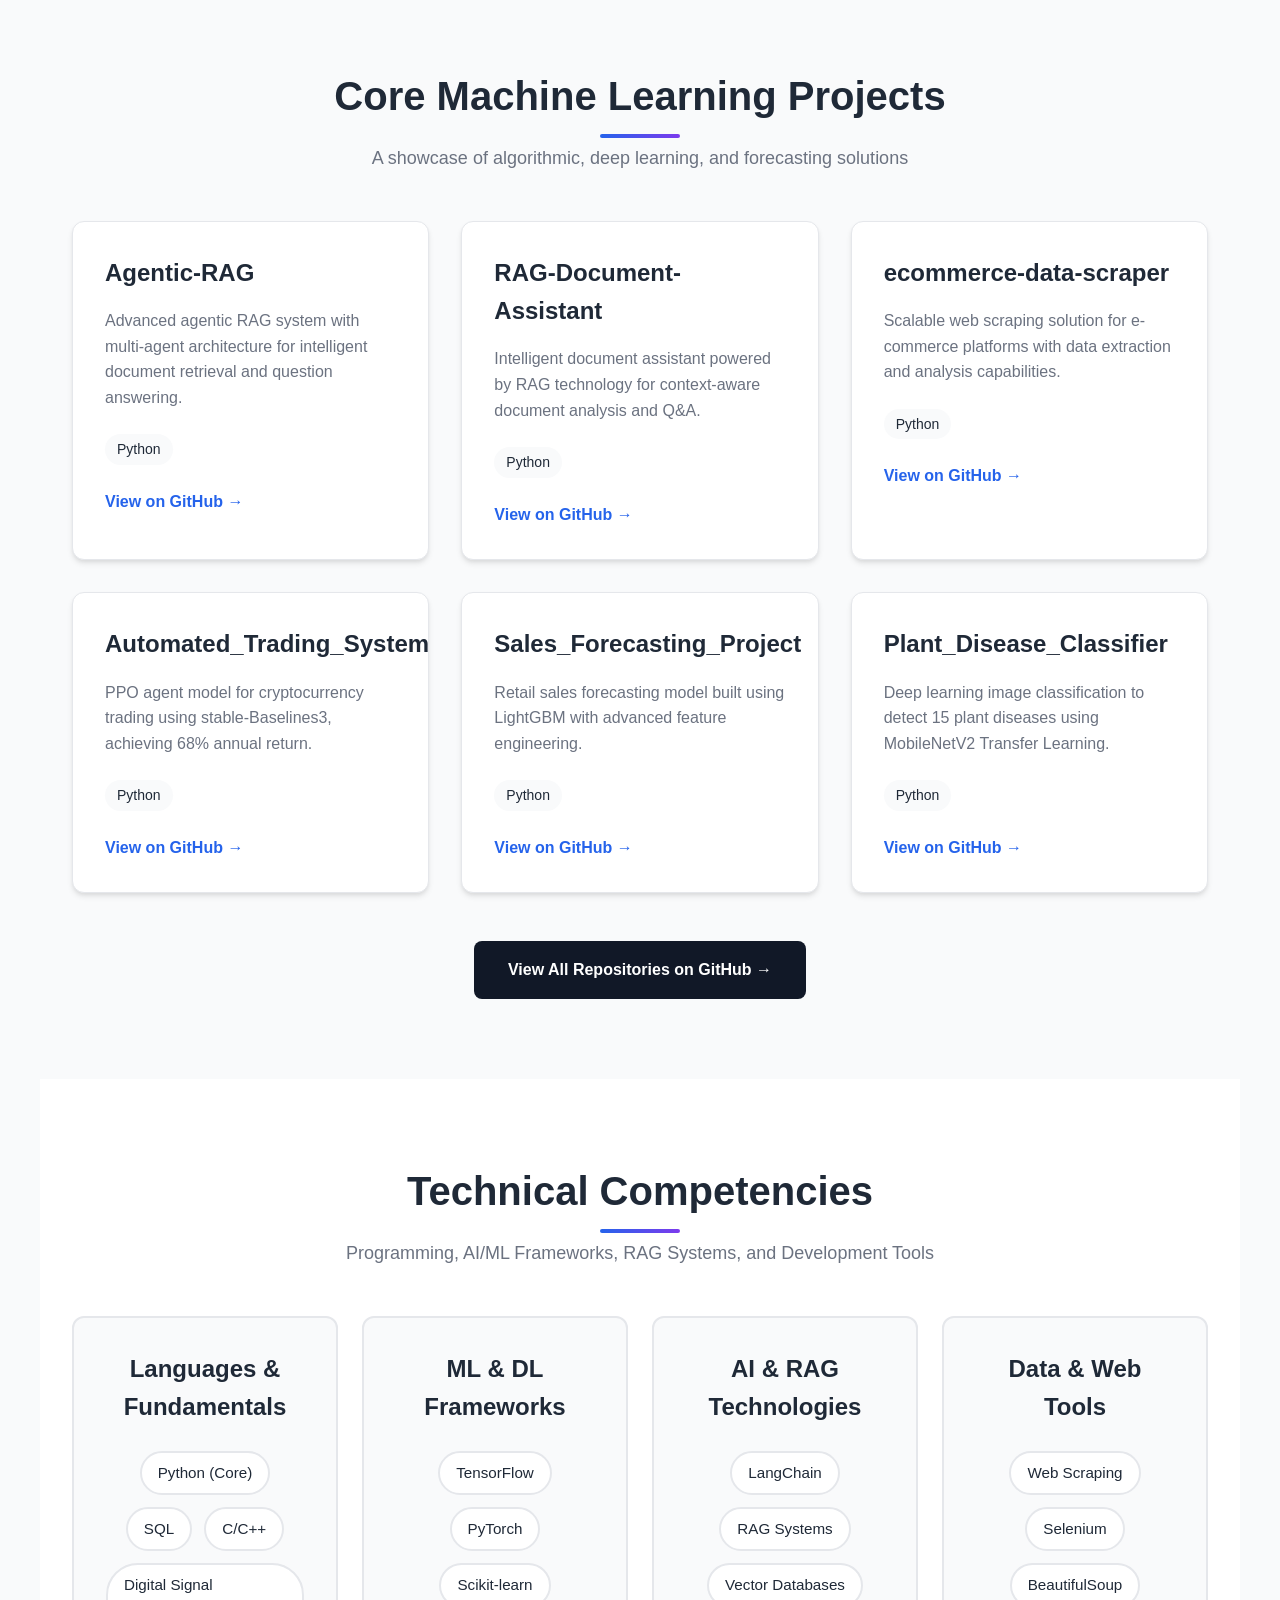
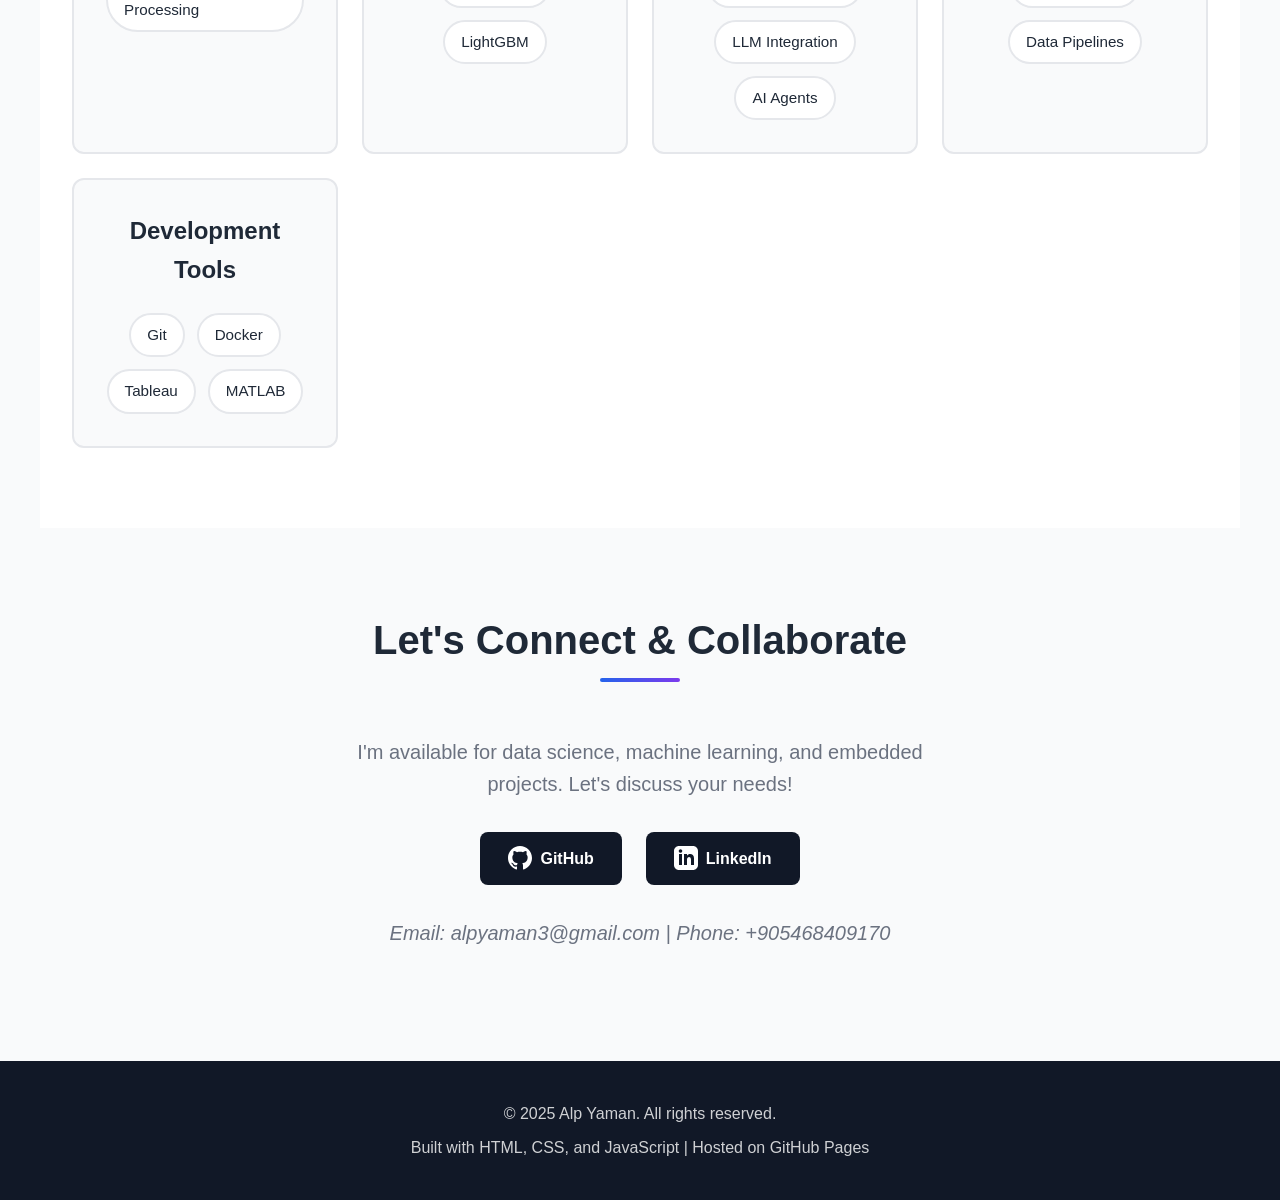
==== commit 0d61854d: "Refactor JS, update meta tags, and expand skills Moved all JavaScript from index.html to a new scrip" ====
--- a/index.html
+++ b/index.html
@@ -2,12 +2,31 @@
 <html lang="en">
 <head>
     <meta charset="UTF-8">
-    <meta name="viewport" content="width=device-width, initial-scale=1.0">
-    <meta name="description" content="Data Scientist and Machine Learning Specialist. View Alpyaman's portfolio showcasing core projects in sales forecasting, deep learning classification, and algorithmic trading.">
-    <meta name="keywords" content="Data Scientist, Machine Learning, Embedded Systems, Python, C++, TensorFlow, LightGBM, Algorithmic Trading, Sales Forecasting, Deep Learning Portfolio">
-    <meta name="author" content="Alpyaman">
+    <meta name="viewport" content="width=device-width, initial-scale=1.0, viewport-fit=cover">
+    <meta name="description" content="Data Scientist and Machine Learning Specialist. View Alp Yaman's portfolio showcasing AI projects including Agentic RAG systems, document assistants, web scraping, sales forecasting, deep learning classification, and algorithmic trading.">
+    <meta name="keywords" content="Data Scientist, Machine Learning, AI, RAG, Agentic RAG, LangChain, Document Assistant, Web Scraping, Embedded Systems, Python, C++, TensorFlow, LightGBM, Algorithmic Trading, Sales Forecasting, Deep Learning Portfolio">
+    <meta name="author" content="Alp Yaman">
+    <meta name="theme-color" content="#2563eb">
+
+    <!-- Open Graph / Facebook -->
+    <meta property="og:type" content="website">
+    <meta property="og:url" content="https://alpyaman.github.io/">
+    <meta property="og:title" content="ALP YAMAN | Data Scientist & ML Specialist Portfolio">
+    <meta property="og:description" content="Portfolio showcasing AI & ML projects including Agentic RAG systems, document assistants, web scraping, algorithmic trading, and deep learning solutions.">
+    <meta property="og:site_name" content="Alp Yaman Portfolio">
+
+    <!-- Twitter -->
+    <meta property="twitter:card" content="summary_large_image">
+    <meta property="twitter:url" content="https://alpyaman.github.io/">
+    <meta property="twitter:title" content="ALP YAMAN | Data Scientist & ML Specialist Portfolio">
+    <meta property="twitter:description" content="Portfolio showcasing AI & ML projects including Agentic RAG systems, document assistants, web scraping, algorithmic trading, and deep learning solutions.">
+
+    <!-- Canonical URL -->
+    <link rel="canonical" href="https://alpyaman.github.io/">
+
     <title>ALP YAMAN | Data Scientist Portfolio</title>
     <link rel="stylesheet" href="style.css">
+    <link rel="preconnect" href="https://api.github.com">
 </head>
 <body>
 
@@ -67,7 +86,7 @@
 
     <section id="skills" class="container">
         <h2 class="section-title">Technical Competencies</h2>
-        <p class="section-subtitle">Programming, ML Frameworks, and Data Tools</p>
+        <p class="section-subtitle">Programming, AI/ML Frameworks, RAG Systems, and Development Tools</p>
 
         <div class="skills-grid">
             <div class="skill-category">
@@ -81,7 +100,7 @@
             </div>
 
             <div class="skill-category">
-                <h3>ML Frameworks</h3>
+                <h3>ML & DL Frameworks</h3>
                 <div class="skill-tags">
                     <span class="skill-tag">TensorFlow</span>
                     <span class="skill-tag">PyTorch</span>
@@ -91,7 +110,28 @@
             </div>
 
             <div class="skill-category">
-                <h3>Tools & Platforms</h3>
+                <h3>AI & RAG Technologies</h3>
+                <div class="skill-tags">
+                    <span class="skill-tag">LangChain</span>
+                    <span class="skill-tag">RAG Systems</span>
+                    <span class="skill-tag">Vector Databases</span>
+                    <span class="skill-tag">LLM Integration</span>
+                    <span class="skill-tag">AI Agents</span>
+                </div>
+            </div>
+
+            <div class="skill-category">
+                <h3>Data & Web Tools</h3>
+                <div class="skill-tags">
+                    <span class="skill-tag">Web Scraping</span>
+                    <span class="skill-tag">Selenium</span>
+                    <span class="skill-tag">BeautifulSoup</span>
+                    <span class="skill-tag">Data Pipelines</span>
+                </div>
+            </div>
+
+            <div class="skill-category">
+                <h3>Development Tools</h3>
                 <div class="skill-tags">
                     <span class="skill-tag">Git</span>
                     <span class="skill-tag">Docker</span>
@@ -131,151 +171,6 @@
         </div>
     </footer>
 
-    <script>
-        // Smooth scrolling for navigation links
-        document.querySelectorAll('a[href^="#"]').forEach(anchor => {
-            anchor.addEventListener('click', function (e) {
-                e.preventDefault();
-                const target = document.querySelector(this.getAttribute('href'));
-                if (target) {
-                    target.scrollIntoView({
-                        behavior: 'smooth',
-                        block: 'start'
-                    });
-                }
-            });
-        });
-
-        // Load GitHub repositories on page load
-        document.addEventListener("DOMContentLoaded", function() {
-            loadGitHubRepos();
-        });
-
-        // Load GitHub repositories dynamically
-        async function loadGitHubRepos() {
-            const reposContainer = document.getElementById("github-repos");
-
-            // Static repository data (customize with your actual repos)
-            const staticRepos = [
-                {
-                    name: "Automated_Trading_System",
-                    description: "PPO agent model for cryptocurrency trading using stable-Baselines3, achieving 68% annual return.",
-                    html_url: "https://github.com/Alpyaman/Automated_Trading_System",
-                    language: "Python",
-                    topics: ["reinforcement-learning", "crypto-trading", "PPO"],
-                    stargazers_count: 0
-                },
-                {
-                    name: "Sales_Forecasting_Project",
-                    description: "Retail sales forecasting model built using LightGBM with advanced feature engineering.",
-                    html_url: "https://github.com/Alpyaman/Sales_Forecasting_Project",
-                    language: "Python",
-                    topics: ["lightgbm", "time-series", "sales-forecasting"],
-                    stargazers_count: 0
-                },
-                {
-                    name: "Plant_Disease_Classifier",
-                    description: "Deep learning image classification to detect 15 plant diseases using MobileNetV2 Transfer Learning.",
-                    html_url: "https://github.com/Alpyaman/Plant_Disease_Classifier",
-                    language: "Python",
-                    topics: ["deep-learning", "cnn", "image-classification"],
-                    stargazers_count: 0
-                },
-                // The GitHub API fetch will load actual repos, these serve as robust fallbacks
-            ];
-
-            // Try to fetch from GitHub API, fallback to static data
-            try {
-                const response = await fetch('https://api.github.com/users/Alpyaman/repos?sort=updated&per_page=6');
-
-                if (!response.ok) {
-                    throw new Error('API request failed');
-                }
-
-                const repos = await response.json();
-
-                if (Array.isArray(repos) && repos.length > 0 && !repos.message) {
-                    displayRepos(repos);
-                } else {
-                    displayRepos(staticRepos);
-                }
-            } catch (error) {
-                console.log('Using static repository data');
-                displayRepos(staticRepos);
-            }
-        }
-
-        function displayRepos(repos) {
-            const reposContainer = document.getElementById("github-repos");
-            reposContainer.innerHTML = '';
-
-            // Filter out forks if you want to show only original repos
-            const filteredRepos = repos.filter(repo => !repo.fork);
-            const displayRepos = filteredRepos.length > 0 ? filteredRepos.slice(0, 6) : repos.slice(0, 6);
-
-            displayRepos.forEach(repo => {
-                const repoCard = document.createElement("div");
-                repoCard.className = "project-card";
-
-                const repoName = document.createElement("h3");
-                repoName.textContent = repo.name;
-
-                const repoDesc = document.createElement("p");
-                repoDesc.textContent = repo.description || "A Machine Learning or Engineering project by Alp Yaman.";
-
-                const repoMeta = document.createElement("div");
-                repoMeta.className = "repo-meta";
-
-                if (repo.language) {
-                    const language = document.createElement("span");
-                    language.className = "repo-language";
-                    language.textContent = repo.language;
-                    repoMeta.appendChild(language);
-                }
-
-                if (repo.stargazers_count > 0) {
-                    const stars = document.createElement("span");
-                    stars.className = "repo-stars";
-                    stars.textContent = `⭐ ${repo.stargazers_count}`;
-                    repoMeta.appendChild(stars);
-                }
-
-                const repoLink = document.createElement("a");
-                repoLink.href = repo.html_url;
-                repoLink.textContent = "View on GitHub →";
-                repoLink.className = "repo-link";
-                repoLink.setAttribute("target", "_blank");
-
-                repoCard.appendChild(repoName);
-                repoCard.appendChild(repoDesc);
-                repoCard.appendChild(repoMeta);
-                repoCard.appendChild(repoLink);
-
-                reposContainer.appendChild(repoCard);
-            });
-        }
-
-        // Add active state to navigation on scroll
-        window.addEventListener('scroll', () => {
-            let current = '';
-            const sections = document.querySelectorAll('section');
-            const navLinks = document.querySelectorAll('.nav-links a');
-
-            sections.forEach(section => {
-                const sectionTop = section.offsetTop;
-                const sectionHeight = section.clientHeight;
-                if (pageYOffset >= sectionTop - 200) {
-                    current = section.getAttribute('id');
-                }
-            });
-
-            navLinks.forEach(link => {
-                link.classList.remove('active');
-                if (link.getAttribute('href').substring(1) === current) {
-                    link.classList.add('active');
-                }
-            });
-        });
-    </script>
+    <script src="script.js" defer></script>
 </body>
-</html>
+</html>
--- a/style.css
+++ b/style.css
@@ -359,9 +359,9 @@
 
 .skills-grid {
     display: grid;
-    grid-template-columns: repeat(auto-fit, minmax(280px, 1fr));
-    gap: 2rem;
-    max-width: 1000px;
+    grid-template-columns: repeat(auto-fit, minmax(250px, 1fr));
+    gap: 1.5rem;
+    max-width: 1200px;
     margin: 0 auto;
 }
 
